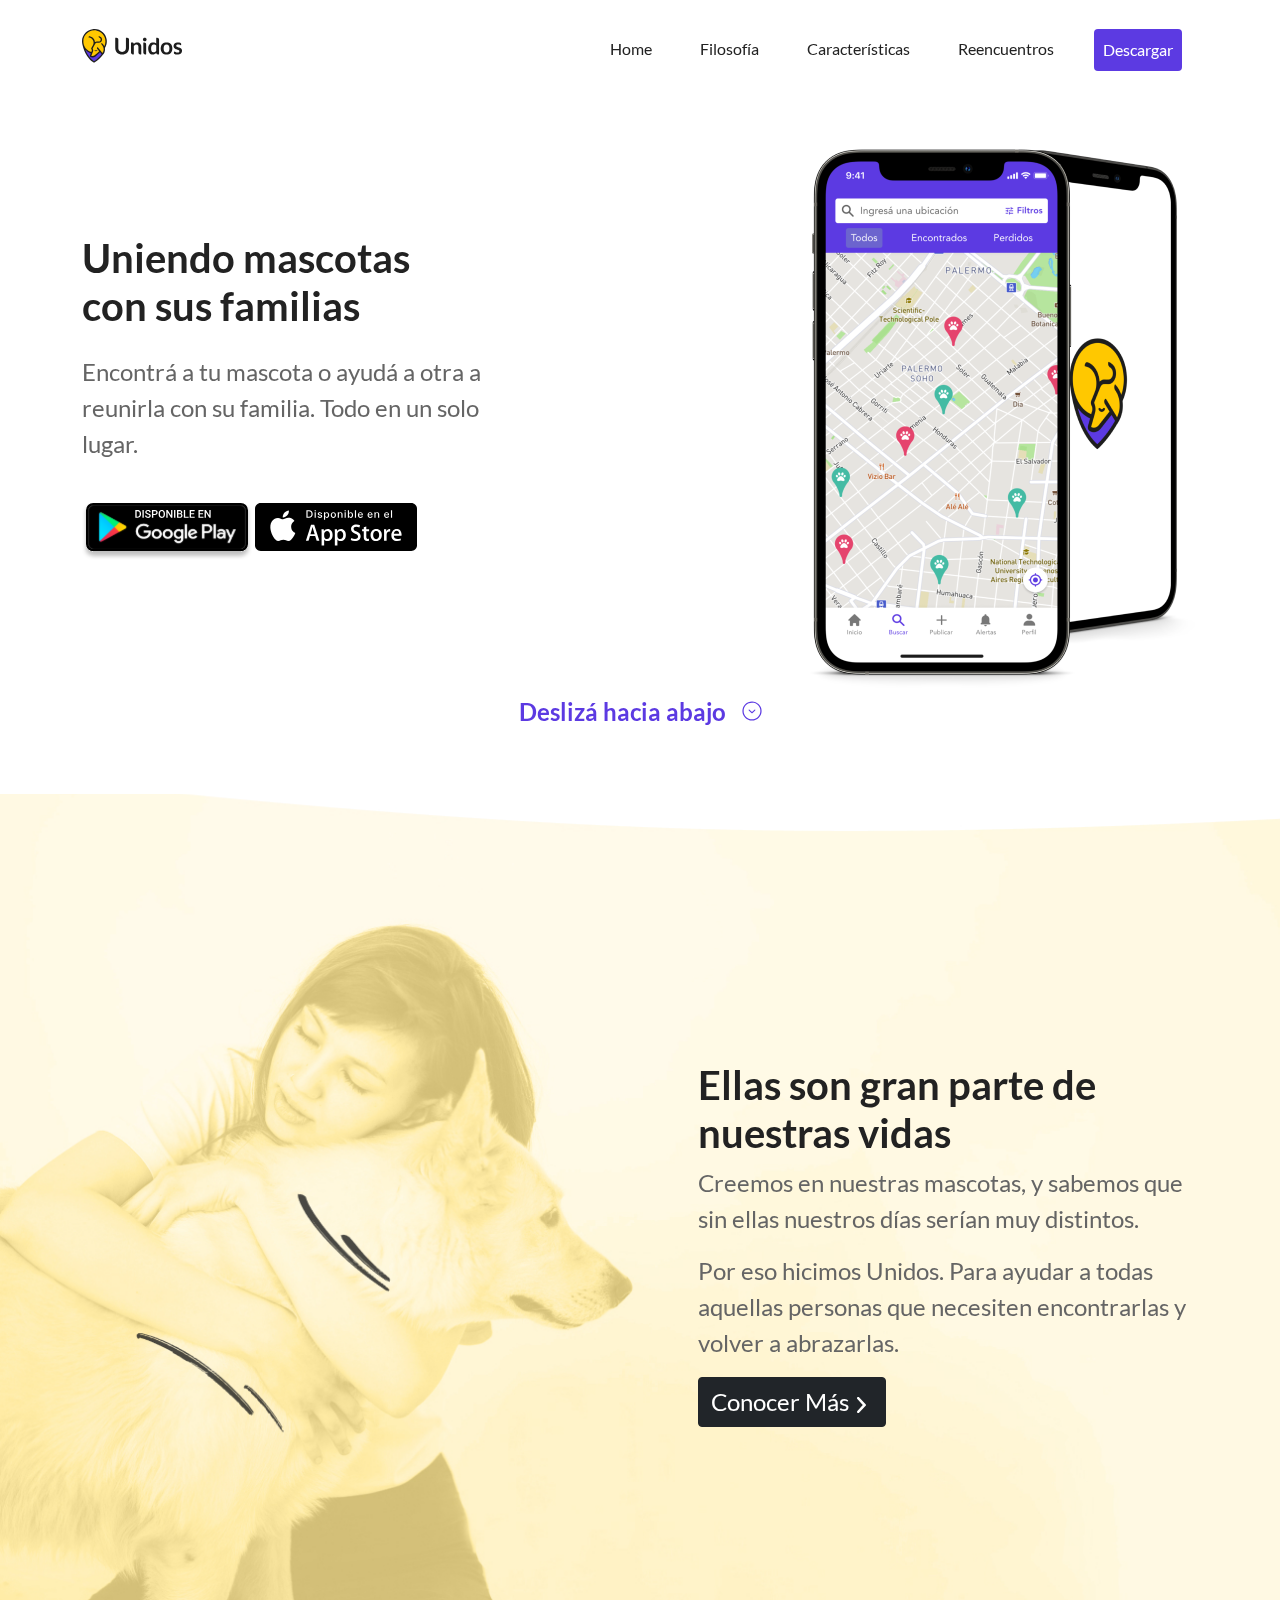
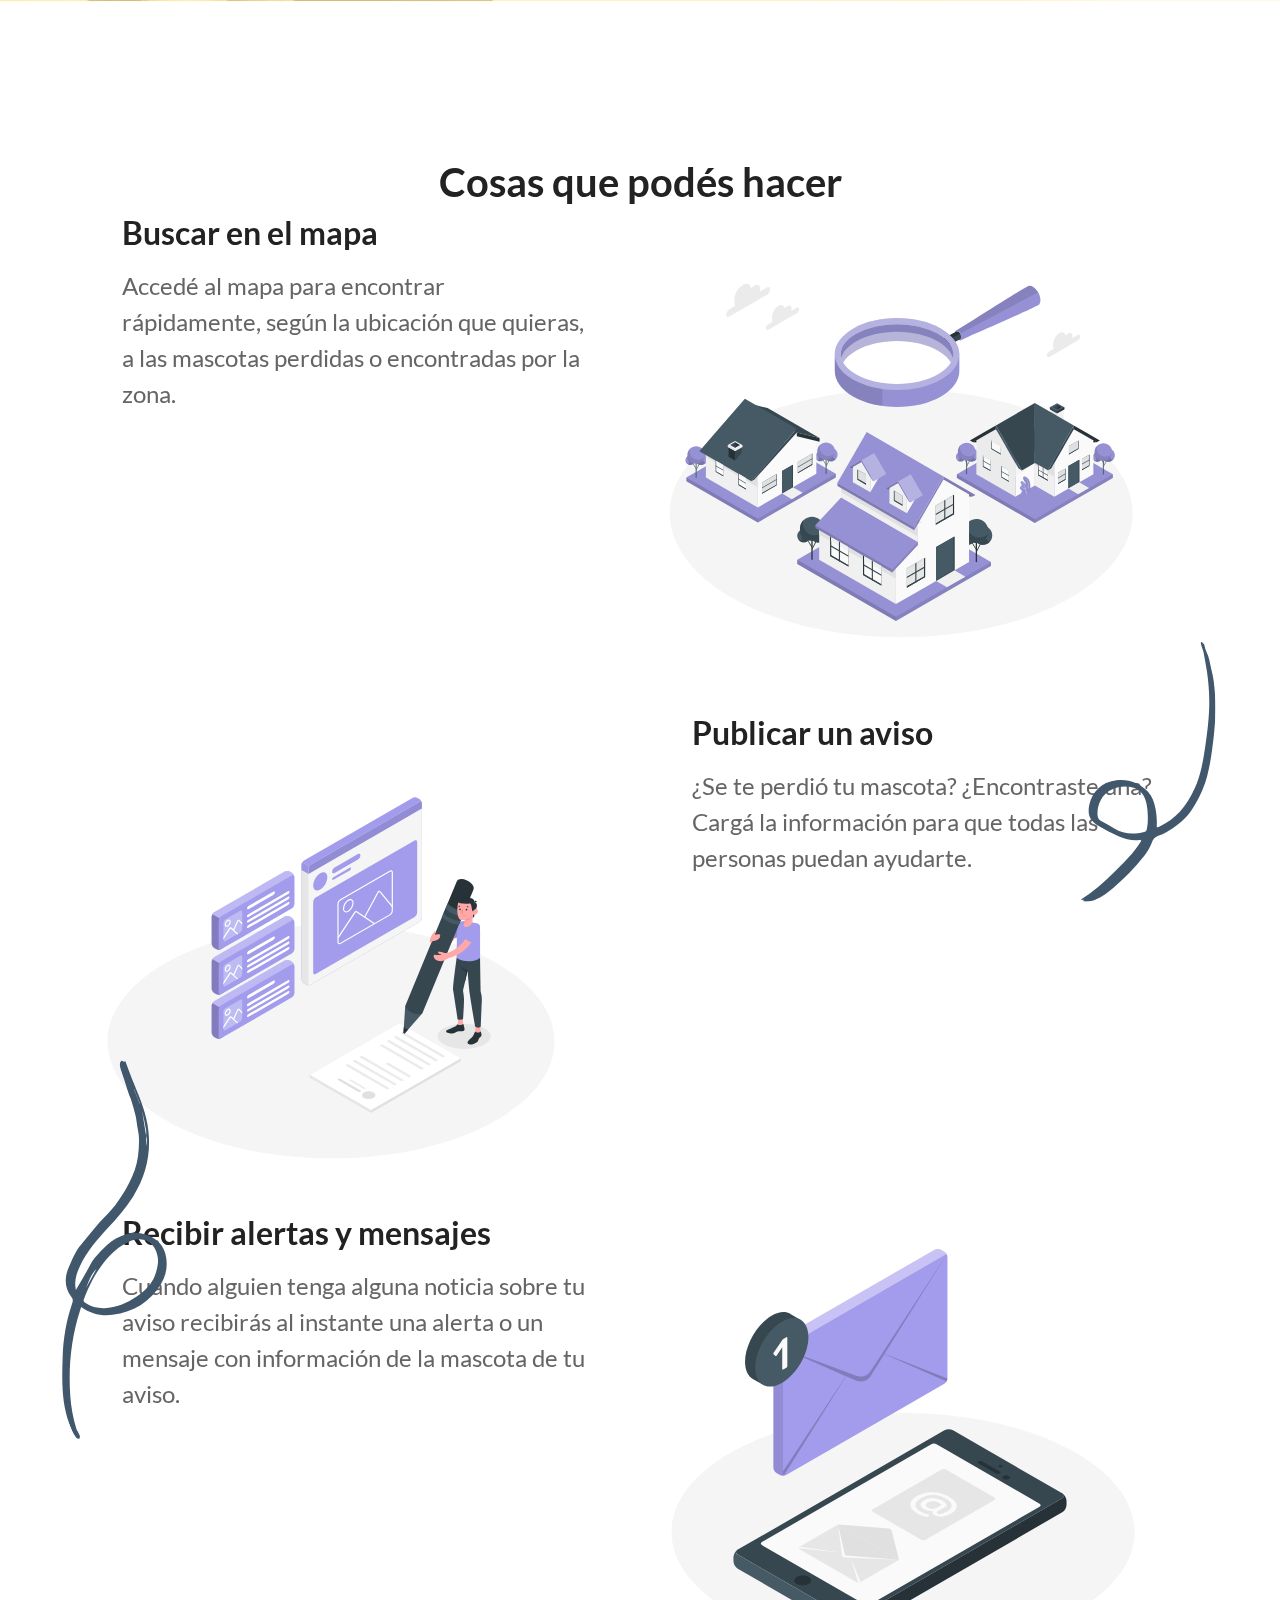
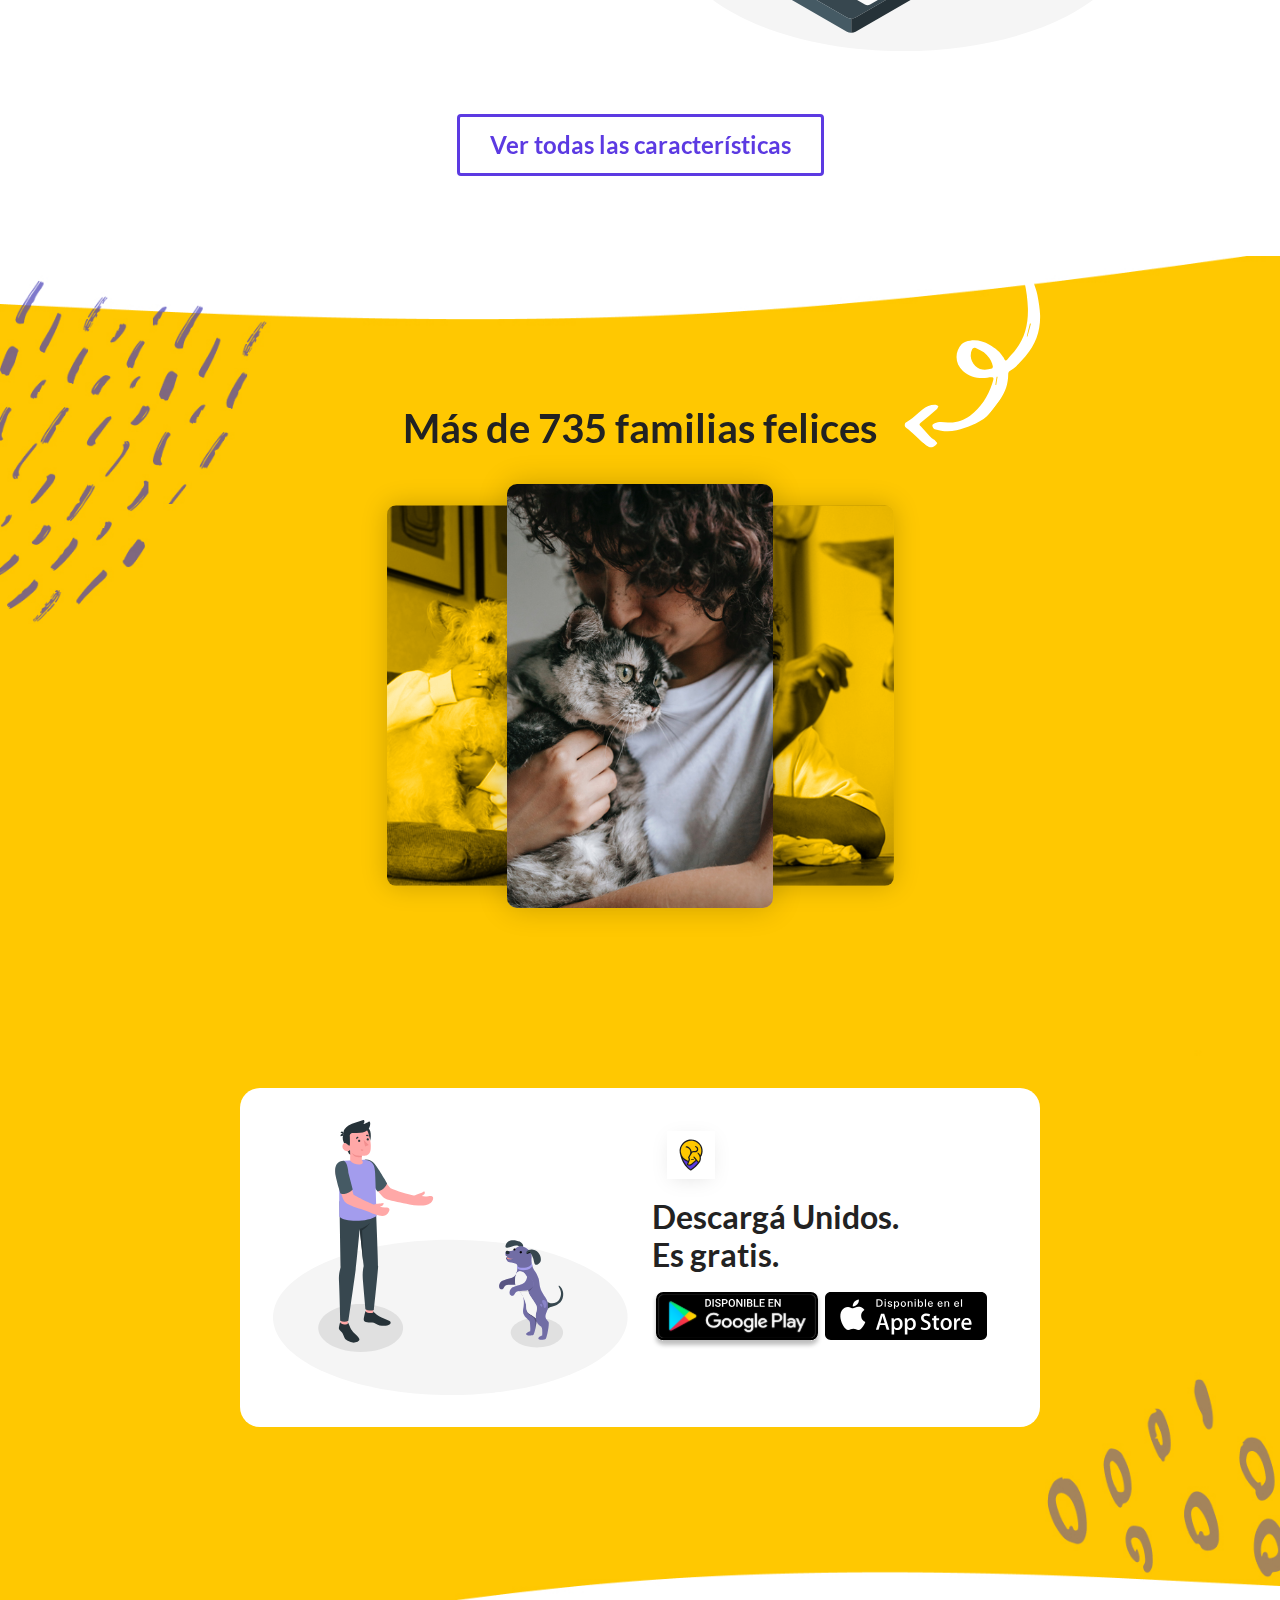
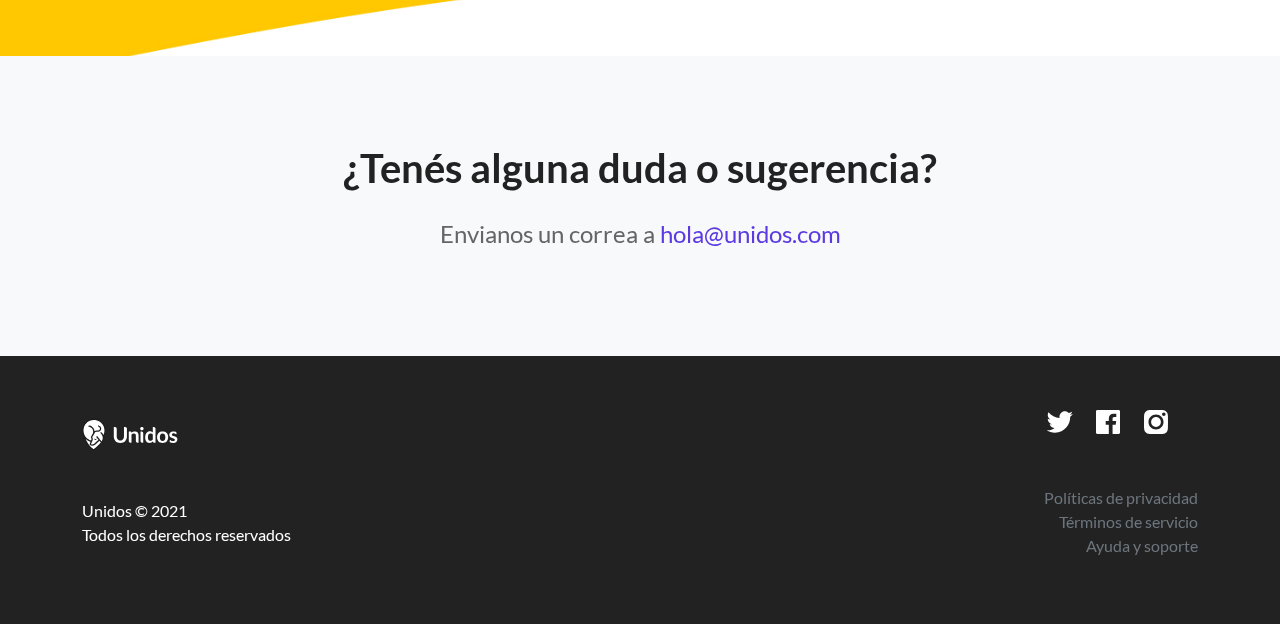
==== index.html @ 95088bb1 "Update mobile" ====
<!doctype html>
<html lang="es">
<head>
    <meta charset="UTF-8">
    <meta name="viewport" content="width=device-width, initial-scale=1.0">
    <meta http-equiv="X-UA-Compatible" content="ie=edge">
    <meta name="description" content="Unidos es una plataforma que agiliza el proceso de búsqueda de mascotas perdidas, permitiendo en base a un sistema de alertas geo localizadas, publicar alertas de mascotas perdidas y encontradas.">
    <meta name="keywords" content="unidos, perros, perritos, gatos, gatitos, mascota, mascotas, perdidos, encontrar mascota, mascota perdida, perro perdido, perro encontrado, gato perdido, gato encontrado"/>
    <meta name="subject" content="Mascotas perdidas">
    <meta name="copyright" content="Unidos">
    <meta name="language" content="ES">
    <meta name="robots" content="index,follow" />
    <meta name="revised" content="Sunday, July 18th, 2010, 5:15 pm" />
    <meta name="abstract" content="Encontrar mascotas perdidas">
    <meta name="author" content="Matias Bubello, matt.bubello@gmail.com">
    <meta name="designer" content="Lucas Campora">
    <meta name="reply-to" content="hola@unidos.com">
    <meta name="owner" content="Matías Bubello">
    <meta name="url" content="https://www.unidos.com">
    <meta name="identifier-URL" content="https://www.unidos.com">
    <meta name="directory" content="submission">
    <meta name="coverage" content="Worldwide">
    <meta name="distribution" content="Global">
    <meta name="rating" content="General">
    <meta name="revisit-after" content="7 days">

    <meta name="og:title" content="Unidos | Landing Page"/>
    <meta name="og:type" content="website"/>
    <meta name="og:url" content="https://www.unidos.com"/>
    <meta name="og:site_name" content="Unidos"/>
    <meta name="og:description" content="Unidos es una plataforma que agiliza el proceso de búsqueda de mascotas perdidas, permitiendo en base a un sistema de alertas geo localizadas, publicar alertas de mascotas perdidas y encontradas."/>

    <meta name="tweetmeme-title" content="Retweet Button Explained" />

    <link rel="apple-touch-icon" href="assets/fav.svg" />
    <link rel="apple-touch-icon" sizes="72x72" href="assets/fav.svg" />
    <link rel="apple-touch-icon" sizes="114x114" href="assets/fav.svg" />
    <link rel="apple-touch-startup-image" href="assets/fav.svg">

    <link rel="apple-touch-icon" type="image/png" href="assets/fav.svg" />

    <link rel="shortcut icon" type="image/ico" href="assets/fav.svg" />
    <link rel="fluid-icon" type="image/png" href="assets/fav.svg" />

    <title>Unidos | Landing Page</title>
    <link rel="stylesheet" href="css/bootstrap.min.css">
    <link rel="stylesheet" href="css/estilos.css">
</head>
<body>
<header class="py-3">
    <div class="container">
        <nav class="navbar navbar-expand-md">
            <h1 class="navbar-brand"><img class="img-fluid" src="assets/logo.svg" alt="Unidos"></h1>
            <div class="ms-auto">
                <button class="navbar-toggler" type="button" data-bs-toggle="collapse" data-bs-target="#navbarSupportedContent" aria-controls="navbarSupportedContent" aria-expanded="false" aria-label="Toggle navigation">
                    <span class="navbar-toggler-icon"></span>
                </button>
            </div>
            <div class="collapse navbar-collapse justify-content-md-end align-items-center" id="navbarSupportedContent">
                <ul class="navbar-nav">
                    <li class="nav-item"><a class="nav-link" href="#home">Home</a></li>
                    <li class="nav-item"><a class="nav-link" href="#filosofia">Filosofía</a></li>
                    <li class="nav-item"><a class="nav-link" href="#caracteristicas">Características</a></li>
                    <li class="nav-item"><a class="nav-link" href="#reencuentros">Reencuentros</a></li>
                    <li class="nav-item"><a class="nav-link btn btn-purple" href="#descargar">Descargar</a></li>
                </ul>
            </div>
        </nav>
    </div>
</header>
<main>
    <section id="home" class="container py-md-5">
        <div class="row">
            <div class="col-md-5 d-flex justify-content-center align-items-start flex-column">
                <h2 class="h1">Uniendo mascotas con sus familias</h2>
                <p class="my-3">Encontrá a tu mascota o ayudá a otra a reunirla con su familia. Todo en un solo lugar.</p>
                <div class="btn-descargas mt-3">
                    <a href="#">
                        <picture>
                            <img class="img-fluid" src="assets/disponible-playstore.svg" alt="Disponible en playstore, android">
                        </picture>
                    </a>
                    <a href="#">
                        <picture>
                            <img class="img-fluid" src="assets/disponible-appstore.svg" alt="Disponible en apple store, apple">
                        </picture>
                    </a>
                </div>
            </div>
            <div class="col-md-7 d-flex justify-content-md-end align-items-center">
                <div id="hover-phones">
                    <picture>
                        <img src="assets/desktop/iphone-1.png" alt="Mockup ubicaciones en tiempo real, celular">
                    </picture>
                    <picture>
                        <img src="assets/desktop/iphone-2.png" alt="Mockup logo, celular">
                    </picture>
                </div>
            </div>
        </div>
        <p class="text-center mt-5"><a href="#filosofia" class="text-purple fw-bold">Deslizá hacia abajo</a></p>
    </section>
    <section id="filosofia">
        <div class="container">
            <div id="filosofia-col">
                <h2 class="h1">Ellas son gran parte de nuestras vidas</h2>
                <p>Creemos en nuestras mascotas, y sabemos que sin ellas nuestros días serían muy distintos.</p>
                <p>Por eso hicimos Unidos. Para ayudar a todas aquellas personas que necesiten encontrarlas y volver a abrazarlas.</p>
                <a href="pdfs/conce-mas.pdf" target="_blank" rel="noopener" referrerpolicy="same-origin" role="button" class="btn btn-dark">Conocer Más</a>
            </div>
        </div>
    </section>
    <section id="caracteristicas" class="mt-3 mt-lg-5 py-3 position-relative">
        <div class="container">
            <h2 class="text-lg-center h1">Cosas que podés hacer</h2>
            <div class="carrusel">
                <div class="row">
                    <div class="col-lg-6 col-texto">
                        <h3 class="h2 mb-3">Buscar en el mapa</h3>
                        <p>Accedé al mapa para encontrar rápidamente, según la ubicación que quieras, a las mascotas perdidas o encontradas por la zona.</p>
                    </div>
                    <div class="col-lg-6 col-imagen">
                        <img src="assets/House-searching.svg" alt="Buscador de zonas">
                    </div>
                </div>
                <div id="deco1" class="position-absolute">
                    <img src="assets/frame-1.svg" alt="Continúa hacia abajo">
                </div>
                <div class="flex-md-row row flex-column-reverse">
                    <div class="col-lg-6 col-imagen">
                        <img src="assets/post.svg" alt="Crear post">
                    </div>
                    <div class="col-lg-6 col-texto">
                        <h3 class="h2 mb-3">Publicar un aviso</h3>
                        <p>¿Se te perdió tu mascota? ¿Encontraste una?<br> Cargá la información para que todas las personas puedan ayudarte.</p>
                    </div>
                </div>
                <div id="deco2" class="position-absolute">
                    <img src="assets/frame-2.svg" alt="Continúa hacia abajo">
                </div>
                <div class="row">
                    <div class="col-lg-6 col-texto">
                        <h3 class="h2 mb-3">Recibir alertas y mensajes</h3>
                        <p>Cuando alguien tenga alguna noticia sobre tu aviso recibirás al instante una alerta o un mensaje con información de la mascota de tu aviso.</p>
                    </div>
                    <div class="col-lg-6 col-imagen">
                        <img src="assets/notificacion.svg" alt="Alertas y notificaciones al celular">
                    </div>
                </div>
            </div>
            <p class="text-center"><a href="https://www.figma.com/proto/AQmyt6ki9SfZhDOQdhCDcC/Proyecto-Final?node-id=110%3A150&viewport=241%2C48%2C0.06&scaling=scale-down&starting-point-node-id=833%3A3694" target="_blank" rel="noopener" referrerpolicy="no-referrer" class="btn btn-overlay-purple">Ver todas las características</a></p>
        </div>
    </section>
    <section id="reencuentros" class="mt-lg-5 py-lg-5">
        <div class="container">
            <h2 class="text-center h1">Más de <span id="numero">735</span> familias felices</h2>
            <div class="slider-container">
                <div class="carta" style="background-image: url('assets/slider-imgs/foto1.jpg')">
                    <div class="carta-inner"></div>
                </div>
                <div class="carta" style="background-image: url('assets/slider-imgs/foto4.jpg')">
                    <div class="carta-inner"></div>
                </div>
                <div class="carta" style="background-image: url('assets/slider-imgs/foto3.jpg')">
                    <div class="carta-inner"></div>
                </div>
            </div>
        </div>
    </section>
    <div id="descargar">
        <div class="container p-3">
            <div class="descarga">
                <div class="row">
                    <div class="col-sm-6 text-md-end">
                        <img class="img-fluid" src="assets/pichichu.svg" alt="Encontrá a tu mascota con la aplicación">
                    </div>
                    <div class="col-sm-6">
                        <div>
                            <picture>
                                <img class="img-fluid" src="assets/fav.svg" alt="Logo de la aplicación">
                            </picture>
                        </div>
                        <h2>Descargá Unidos.<br>Es gratis.</h2>
                        <div class="btn-descargas">
                            <a href="#" role="button">
                                <picture>
                                    <img class="img-fluid" src="assets/disponible-playstore.svg" alt="Disponible en playstore, android">
                                </picture>
                            </a>
                            <a href="#" role="button">
                                <picture>
                                    <img class="img-fluid" src="assets/disponible-appstore.svg" alt="Disponible en apple store, appe">
                                </picture>
                            </a>
                        </div>
                    </div>
                </div>
            </div>
        </div>
    </div>
    <aside class="bg-light">
        <h2 class="text-center h1">¿Tenés alguna duda o sugerencia?</h2>
        <p class="text-center mt-3">Envianos un correa a <a href="mailto:hola@unidos.com" class="text-purple">hola@unidos.com</a></p>
    </aside>
</main>
<footer>
    <div class="container">
        <div>
            <picture>
                <img src="assets/logo-bw.svg" alt="logo en blanco y negro">
            </picture>
            <p class="mt-3 mt-lg-5">Unidos © 2021<br>Todos los derechos reservados</p>
        </div>
        <div>
            <ul id="rrss" class="d-flex flex-wrap gap-3 mb-3 mb-lg-5">
                <li><a href="#"><img src="assets/twitter.svg" alt="twitter"></a></li>
                <li><a href="#"><img src="assets/facebook.svg" alt="facebook"></a></li>
                <li><a href="#"><img src="assets/instagram.svg" alt="instagram"></a></li>
            </ul>
            <ul class="d-flex flex-column justify-content-md-end align-items-md-end">
                <li><a href="#" role="button" data-bs-toggle="modal" data-bs-target="#politicaPrivacidad" class="text-secondary">Políticas de privacidad</a></li>
                <li><a href="#" class="text-secondary">Términos de servicio</a></li>
                <li><a href="mailto:hola@unidos.com" class="text-secondary">Ayuda y soporte</a></li>
            </ul>
        </div>
    </div>
</footer>
<!-- Modal -->
<div class="modal fade" id="politicaPrivacidad" tabindex="-1" aria-labelledby="politicaPrivacidadLabel" aria-hidden="true">
    <div class="modal-dialog">
        <div class="modal-content">
            <div class="modal-header">
                <h2 class="modal-title" id="politicaPrivacidadLabel">Políticas de Privacidad</h2>
                <button type="button" class="btn-close" data-bs-dismiss="modal" aria-label="Close"></button>
            </div>
            <div class="modal-body">
                <h3 class="h5">Política de privacidad</h3>
                <ol>
                    <li>Acerca del sitio:</li>
                    <li>
                        <ol>
                            <li>La presente Política de Privacidad (en adelante la “Política de Privacidad”) se aplica a la utilización de los datos personales del Usuario, conforme se describe a continuación, del Sitio Web aquí publicado (en adelante, el “Sitio”), provista por UNIDOS (en adelante, “UNIDOS”), cuya función principal consiste en ofrecer al Usuario información relacionada a las capacitaciones que UNIDOS provee. En caso de ser necesario, UNIDOS podrá complementar esta Política de Privacidad con información y/o términos y condiciones específicos con relación al Servicio.</li>
                            <li>El mero acceso al Sitio atribuye la condición de usuario de UNIDOS (en adelante el “Usuario” o los “Usuarios”) y expresa la aceptación plena y sin reservas de todas y cada una de las cláusulas de la Política de Privacidad en la versión publicada por UNIDOS en el momento mismo en que el Usuario acceda al Sitio o utilice su Servicio. En consecuencia, la Política de Privacidad constituirá un acuerdo válido y obligatorio entre el Usuario y UNIDOS con relación a la privacidad. Asimismo, la utilización del Servicio expresa la aceptación plena y sin reservas del Usuario de los Términos y Condiciones de Utilización del Servicio (en adelante, los “Términos y Condiciones”) publicados por UNIDOS, que se complementan con la Política de Privacidad.</li>
                            <li>El objeto de la Política de Privacidad es poner en conocimiento de los titulares de los Datos Personales, conforme se define a continuación, respecto de los cuales se está recabando información, los tratamientos específicos de sus datos, las finalidades de los tratamientos, los datos de contacto para ejercer los derechos que le asisten, los plazos de conservación de la información y las medidas de seguridad entre otras cosas.</li>
                            <li>Las disposiciones de la Política de Privacidad se aplicarán a todos los Usuarios de UNIDOS, hayan estos ingresado sus Datos Personales o no.</li>
                        </ol>
                    </li>
                </ol>
                <p>ANTES DE NAVEGAR Y/O UTILIZAR EL SITIO Y/O EL SERVICIO, POR FAVOR LEA ATENTAMENTE LA PRESENTE POLÍTICA DE PRIVACIDAD. SI EL USUARIO NO ESTÁ DE ACUERDO CON ESTA POLÍTICA DE PRIVACIDAD, DEBE ABSTENERSE DE UTILIZAR EL SITIO Y/O EL SERVICIO.</p>
                <ol>
                    <li>Detallamos a continuación toda la información que UNIDOS recolecta:</li>
                    <li>
                        <ol>
                            <li>Información facilitada por el Usuario: (I) nombre y apellido; (II) teléfono de contacto, (III) email (en adelante, en su conjunto como los “Datos Personales”).</li>
                            <li>Información procedente de otras fuentes: Es posible que UNIDOS reciba información del Usuario de otras fuentes tales como fuentes públicas, terceros (por ejemplo, agencias de informes del consumidor)</li>
                            <li>Información proveniente de cookies, tags y/o cualquier otro método de detección de información automatizada provisto por las herramientas que ofrecen en el Sitio: La información que recopile UNIDOS podrá incluir el comportamiento de navegación, dirección IP, logs, y otros tipos de información. Sin embargo, UNIDOS no recolectará información personal identificable de manera directa de ningún Usuario usando cookies o tags o cualquier otro método de detección de información automatizada provisto por las herramientas que ofrece el Sitio.</li>
                        </ol>
                    </li>
                </ol>
                <ol>
                    <li>FINALIDAD DE TRATAMIENTO DE LOS DATOS PERSONALES:</li>
                    <li>
                        <ol>
                            <li>UNIDOS trata la información personal del Usuario para las siguientes finalidades:</li>
                            <li>
                                <ol>
                                    <li>Autorizar y administrar su acceso al Sitio, verificar su identidad, autenticar sus visitas y proporcionarle el Servicio;</li>
                                    <li>Gestionar, analizar, desarrollar, personalizar y mejorar el Sitio y el Servicio;</li>
                                    <li>Proveer el Servicio y sus mejoras a los Usuarios;</li>
                                    <li>Análisis a efectos de poder brindar a los Usuarios el Servicio, y mejorar el método de pago;</li>
                                    <li>Enviar a sus Usuarios, notificaciones, noticias y novedades de su interés, además de aquellas que revistan el carácter de notificaciones de índole institucional o legal;</li>
                                    <li>Analizar las conductas y comportamientos de los Usuarios en carácter de tales en su Sitio, a los efectos de intentar mejorar su Servicio e intentar proveerlos de mejores soluciones a sus necesidades;</li>
                                    <li>Enviar información y boletines de noticias sobre la actualidad de UNIDOS, su Servicios y eventos vía WhatsApp, teléfono, correo postal, correo electrónico, incluso cuando nuestra relación haya terminado salvo que la persona interesada manifieste lo contrario;</li>
                                    <li>Facilitar el cumplimiento de obligaciones legales en caso de ser solicitadas por tribunales, u organismos estatales nacionales o internacionales que así lo requieran y lo soliciten en la forma correspondiente.</li>
                                    <li>Obtener el diagnóstico de los eventuales problemas de conexión que puedan llegar a existir entre el Sitio de UNIDOS y los Usuarios, mejorando la calidad de los Servicios.</li>
                                </ol>
                            </li>
                        </ol>
                    </li>
                </ol>
                <ol>
                    <li>USO DE LA INFORMACIÓN DE LOS USUARIOS RECOLECTADA:</li>
                    <li>
                        <ol>
                            <li>UNIDOS utilizará y almacenará la información provista por los Usuarios y la recolectada por UNIDOS con el fin de proveer el Servicio y sus mejoras a los Usuarios, intentando ajustarse a sus necesidades, por el plazo máximo que establezca la legislación aplicable.</li>
                            <li>UNIDOS conservará y utilizará los Datos Personales otorgados por el Usuario durante el período en que este último utilice el Sitio y/o utilice el Servicio con la finalidad de prestar el mejor Servicio. Una vez finalizada la relación entre las Partes, por el motivo que fuere, UNIDOS se reserva el derecho de conservar la información hasta finalizar la finalidad de su tratamiento. Posteriormente, al plazo mencionado, UNIDOS procederá a la destrucción de los Datos Personales.</li>
                            <li>UNIDOS, podrá enviar a sus Usuarios, notificaciones, noticias y novedades de su interés, además de aquellas que revistan el carácter de notificaciones de índole institucional o legal a los fines de ofrecer sus Servicios, ello, siempre y cuando sea aceptado por el Usuario y aquel no haya ejercido su derecho de opt-out.</li>
                        </ol>
                    </li>
                </ol>
            </div>
            <div class="modal-footer">
                <button type="button" class="btn btn-secondary" data-bs-dismiss="modal">Cerrar</button>
            </div>
        </div>
    </div>
</div>
<script type="text/javascript" src="js/bootstrap.bundle.js"></script>
<script type="text/javascript" src="js/slider.js"></script>
<script type="text/javascript" src="js/menu.js"></script>
</body>
</html>
---- css/estilos.css ----
@import url("fonts/stylesheet.css");

* {
    margin: 0;
    padding: 0;
    box-sizing: border-box;
    scroll-behavior: smooth;
    font-family: 'Lato', sans-serif;
}

h1,
h2,
h3,
h4,
h5,
h6 {
    color: #222222;
    font-weight: bold !important;
}

p {
    color: #656565;
}

ul {
    list-style: none;
}

a {
   text-decoration: none;
}

.nav-link {
    color: #222222;
    transition: color 0.3s ease-in-out;
}

.nav-item:hover .nav-link {
    color: #5C3AE2;
}

img {
    max-width: 100%;
    height: auto;
}

.text-purple {
    color: #5C3AE2;
}

.text-purple:hover {
    color: #5C3AE2;
}

header{
    position: relative;
    transition: background-color 0.3s ease-in-out;
}

header#scroll{
    position: fixed;
    width: 100%;
    background-color: #FFC800;
    z-index: 6;
}

footer {
    background-color: #222222;
}

footer p,
footer a,
footer li {
    color: white;
}

.btn-purple {
    background-color: #5C3AE2;
    color: white !important;
}

.btn-purple:hover{
    color: white;
    box-shadow: inset 0 0 10px rgba(0,0,0,0.2);
}

.btn-descargas > picture:last-of-type > img {
    box-shadow: 0 5px 5px rgba(0,0,0,0.2);
}

#home [href="#filosofia"]::after {
    content: url("../assets/abajo-circulo.svg");
    display: inline-flex;
    margin-left: 1rem;
    animation: upNdown 1s infinite ease-in-out;
}

.btn-descargas a img{
    transition: 0.3s ease-in-out;
}

.btn-descargas a:hover img{
    transform: scale(1.05);
}

#filosofia-col .btn::after{
    content: url("../assets/arrow-right-white.svg");
    display: inline-flex;
    transform: translate(0,5px);
    transition: all 0.3s ease-in-out;
}

#filosofia-col .btn:hover::after{
    transform: translate(5px,5px);
}

#deco1,
#deco2 {
    display: none;
}

.btn-overlay-purple {
    border: 3px solid #5C3AE2;
    color: #5C3AE2;
    font-weight: bold;
    padding: 10px 30px;
    font-size: 1.5rem;
    background-color: white;
    transition: background-color 0.3s ease-in-out;
}

.btn-overlay-purple:hover {
    color: white;
    background-color: #5C3AE2;
}

#reencuentros {
    background-color: #FFC800;
}

.slider-container {
    max-width: 800px;
    margin: auto;
    display: flex;
    justify-content: center;
    margin-top: 2em;
    position: relative;
}

.carta {
    border-radius: 10px;
    box-shadow: 0 0 30px rgba(0, 0, 0, 0.2);
    position: absolute;
    width: 33.33%;
    transition: all 400ms ease;
    background-size: cover;
    background-position: center;
    cursor: pointer;
}

.carta:hover:not(.active).left {
    transform: translateX(-50%) rotate(-10deg) scale(0.9);
}

.carta:hover:not(.active).right {
    transform: translateX(50%) rotate(10deg) scale(0.9);
}

.carta.left {
    transform: translateX(-50%) scale(0.9);
    mix-blend-mode: luminosity;
}

.carta.right {
    transform: translateX(50%) scale(0.9);
    mix-blend-mode: luminosity;
}

.carta.active {
    z-index: 5;
    position: relative;
}

.carta-inner {
    position: relative;
    padding-bottom: 158.8235294118%;
}

ol {
    list-style-type: none;
    counter-reset: item;
    margin: 0;
    padding: 0;
}

ol > li {
    display: table;
    counter-increment: item;
    margin-bottom: 0.6em;
}

ol > li:before {
    content: counters(item, ".") ". ";
    display: table-cell;
    padding-right: 0.6em;
}

li ol > li {
    margin: 0;
}

li ol > li:before {
    content: counters(item, ".") " ";
}

@media screen and (min-width: 992px){
    .nav-item {
        margin: 0 1rem;
    }

    #home p,
    #caracteristicas p,
    #filosofia-col .btn,
    #filosofia-col p,
    aside p {
        font-size: 1.5rem;
    }

    #home h2.h1 {
        max-width: 400px;
    }

    .btn-descargas > a:first-of-type > picture img {
        padding-top: 9px;
    }

    .col-md-7  {
        position: relative;
    }

    #home .col-md-7 picture:first-of-type {
        position: absolute;
        right: 20%;
        z-index: 2;
    }

    #hover-phones picture img {
        transition: all 0.3s ease-in-out;
        position: relative;
    }

    #hover-phones picture:first-of-type img {
        z-index: 1;
    }

    #hover-phones:hover picture:first-of-type img {
        transform: rotate(-5deg);
        z-index: 2;
    }

    #hover-phones:hover picture:last-of-type img {
        transform: rotate(5deg);
        z-index: 1;
    }

    #filosofia {
        background-image: url("../assets/desktop/fondo-filosofia-desktop.jpg");
        background-repeat: no-repeat;
        background-size: cover;
        background-position-y: -10vh;
        display: flex;
        justify-content: right;
        align-items: center;
        min-height: 900px;
    }

    #filosofia-col {
        margin-left: auto;
        max-width: 500px;
    }

    #caracteristicas .row .col-md-6{
        display: flex;
        flex-direction: column;
        justify-content: center;
    }

    #caracteristicas p,
    #caracteristicas h3{
        padding: 0 40px;
    }

    #deco1,
    #deco2 {
        display: block;
    }

    #deco1 {
        top: 30%;
        right: 5vw;
    }

    #deco2 {
        bottom: 22%;
        left: 0;
    }

    footer{
        padding: 50px 0;
    }

    footer .container{
        display: flex;
        justify-content: space-between;
        align-items: center;
    }

    #reencuentros{
        min-height: 800px;
        display: flex;
        justify-content: center;
        align-items: center;
        position: relative;
        background-size: cover;
        background-image: url("../assets/desktop/background-reencuentros.jpg");
        background-repeat: no-repeat;
        background-position-y: 5%;
        background-position-x: center;
    }

    #reencuentros h2{
        position: relative;
    }

    #reencuentros h2::after{
        content: url("../assets/flecha-vuelta.svg");
        position: absolute;
        top: -170px;
    }

    #descargar{
        background-size: cover;
        background-image: url("../assets/desktop/background-reencuentros.jpg");
        background-repeat: no-repeat;
        background-position-y: 95%;
        background-position-x: left;
        background-color: #FAFAFA;
        min-height: 600px;
    }

    .descarga{
        background: #fff;
        border-radius: 20px;
        padding: 2em;
        max-width: 800px;
        margin: auto;
        transform: translateY(1em);
    }

    aside {
        min-height: 300px;
        display: flex;
        justify-content: center;
        align-items: center;
        flex-direction: column;
    }
}

@media screen and (max-width: 992px) {
    .navbar-toggler,
    .navbar-toggler:focus {
        border: 3px solid #222222;
        margin-right: 1rem;
        box-shadow: none;
    }

    #hover-phones picture img {
        position: relative;
    }

    #hover-phones picture:first-of-type img {
        z-index: 1;
    }

    #home .col-md-7 picture:first-of-type {
        position: absolute;
        right: 5%;
        z-index: 2;
    }

    #home .col-md-7 {
        margin-top: 2.5rem;
        width: 100%;
    }

    .btn-descargas {
        display: flex;
        justify-content: flex-start;
        align-items: flex-start;
    }

    .btn-descargas a:last-of-type img {
        box-shadow: 0 4px 5px rgba(0,0,0,0.25);
    }

    .hover-phones {
        width: 100%;
    }

    .navbar-toggler-icon {
        display: flex;
        background-image: url("../assets/bars-solid.svg");
    }

    #filosofia-col .btn {
        width: 100%;
        display: flex;
        justify-content: center;
        align-items: center;
    }

    #filosofia-col .btn::after {
        transform: translate(0, 4px);
    }

    #caracteristicas h2.h1 {
        margin-bottom: 2rem;
    }

    #reencuentros {
        padding: 4rem 0;
        margin: 3rem auto;
        overflow-y: hidden;
        position: relative;
    }

    #reencuentros::before,
    #reencuentros::after {
        content: '';
        width: 100%;
        height: 80px;
        background-color: white;
        border: 1px solid white;
        border-radius: 50%;
        left: 0;
        right: 0;
        margin: 0 auto;
        display: block;
        position: absolute;
    }

    #reencuentros::before {
        top: -40px;
    }

    #reencuentros::after {
        bottom: -40px;
    }

    .descarga{
        background: #fff;
        border-radius: 20px;
        padding: 2em;
        max-width: 800px;
        margin: auto;
        transform: translateY(1em);
        box-shadow: 0 5px 10px rgba(0,0,0,0.2);
    }

    aside {
        min-height: 300px;
        display: flex;
        justify-content: center;
        align-items: center;
        flex-direction: column;
    }

    #container .container {
        overflow-x: hidden;
    }

    .carrusel {
        display: flex;
        flex-wrap: nowrap;
        overflow-x: scroll;
        column-gap: 40px;
        padding: 2rem 1rem;
        position: relative;
    }

    .carrusel .row {
        min-width: 560px;
        border-radius: 5px;
        box-shadow: 0 5px 10px rgba(0,0,0,0.2);
        padding: 10px;
        flex-direction: column-reverse;
    }

    .carrusel .row .col-lg-6 {
        display: flex;
        flex-direction: column;
        justify-content: center;
        align-items: flex-start;
    }

    .carrusel .col-texto {
        padding: 1rem 10px;
    }

    footer {
        padding: 2rem 0;
    }

    footer ul {
        padding: 0;
    }

    footer .container div:last-of-type {
        display: flex;
        justify-content: space-between;
        align-items: center;
    }
}

@media screen and (max-width: 768px) {
    .carrusel .row {
        min-width: 300px;
        flex-direction: column-reverse !important;
        justify-content: flex-start;
    }

    .carrusel > div:first-of-type {
        justify-content: flex-end;
    }

    .carrusel .flex-md-row.row.flex-column-reverse > div:first-of-type,
    .carrusel .row > div:last-of-type {
        min-height: 285px;
    }

    .carrusel .flex-md-row.row.flex-column-reverse > div:last-of-type {
        min-height: inherit;
    }

    .flex-md-row.row.flex-column-reverse {
        flex-direction: column !important;
    }

    .carrusel .col-texto {
        padding: 0 10px;
    }
}

@media screen and (max-width: 576px){
    #descargar {
        display: flex;
        justify-content: center;
        align-items: center;
    }

    .descarga .row > div:first-of-type {
        display: none;
    }
    .descarga .col-sm-6 {
        display: flex;
        flex-direction: column;
        justify-content: center;
        align-items: center;
    }

    .descarga .col-sm-6 h2 {
        text-align: center;
        margin: 1rem auto;
    }

    .descarga .btn-descargas {
        margin-top: 1rem;
    }

    footer .container {
        display: flex;
        flex-direction: column;
    }

    footer .container div {
        display: flex;
        flex-direction: column;
        align-items: center;
        margin: 1rem auto;
    }

    footer p,
    footer li {
        text-align: center;
    }
}

@keyframes upNdown {
    0% {
       transform: translateY(-2px);
    }

    50% {
        transform: translateY(5px);
    }

    100% {
        transform: translateY(-2px);
    }
}
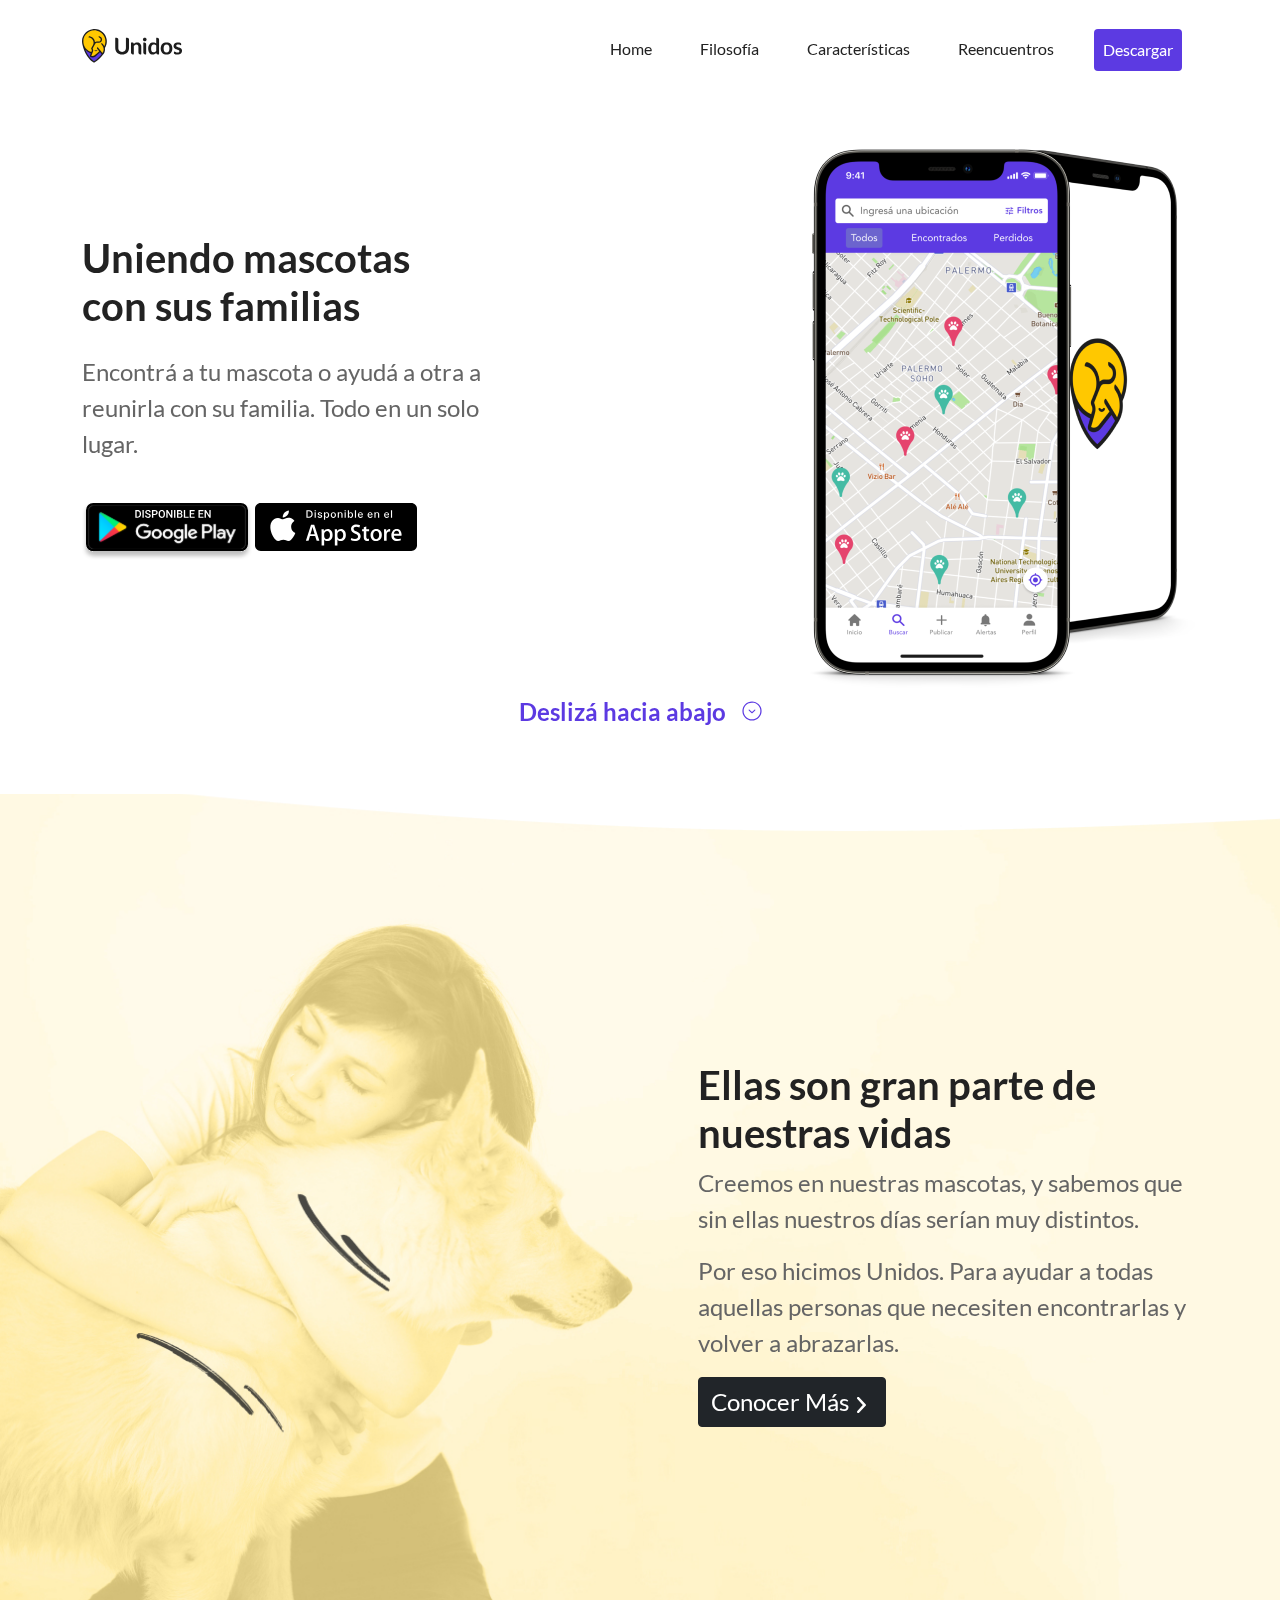
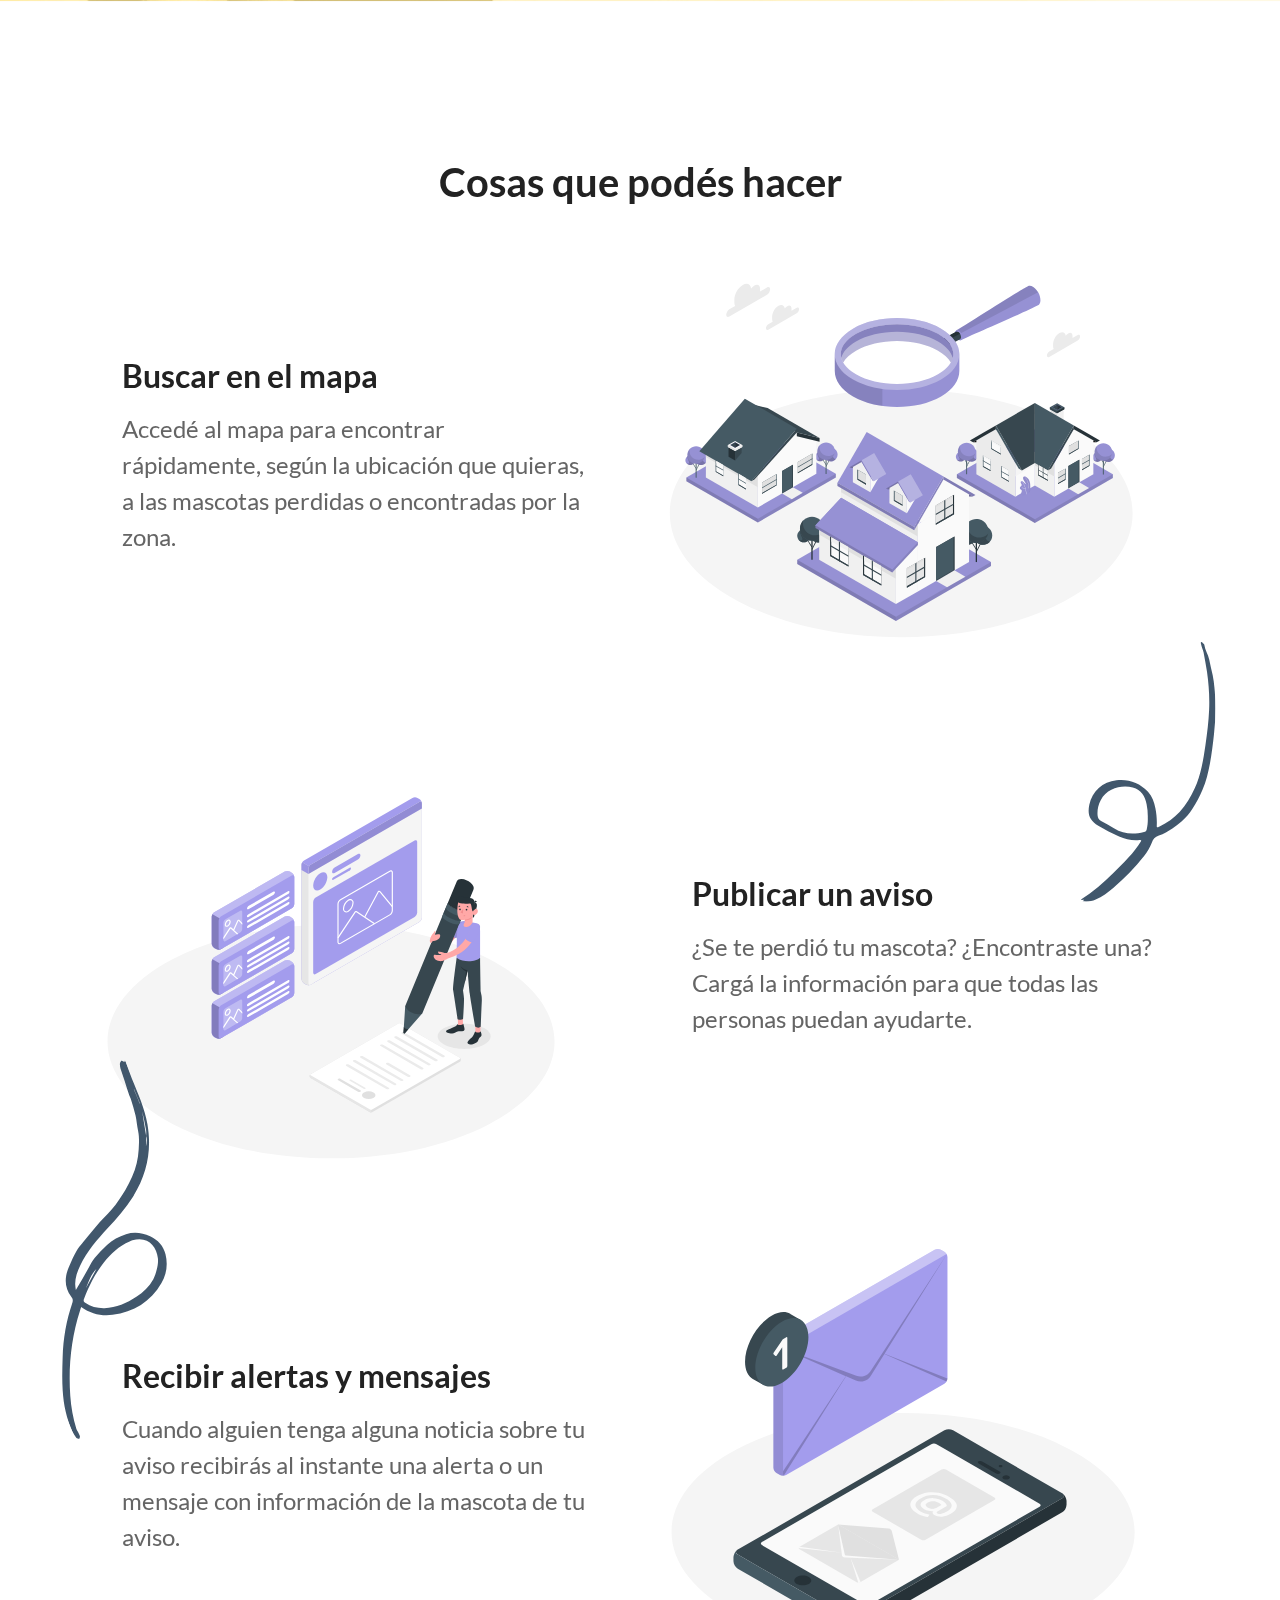
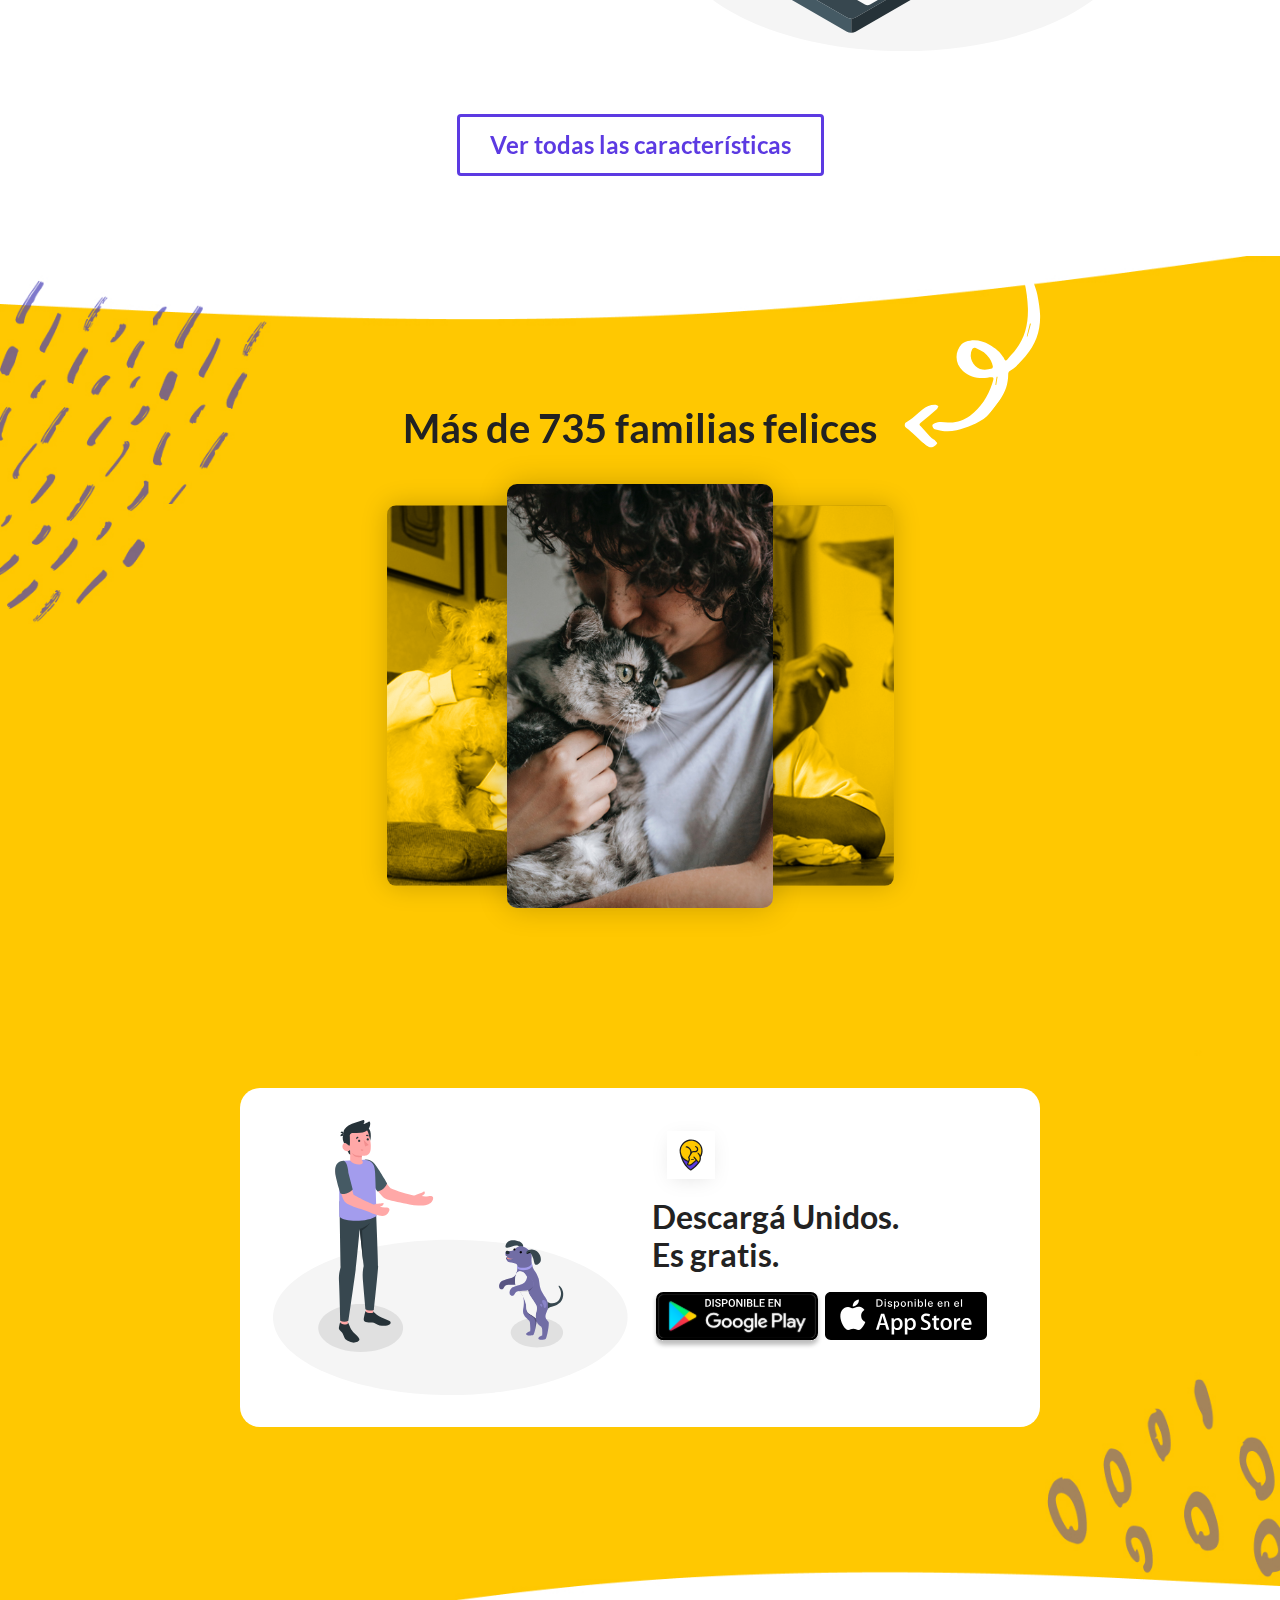
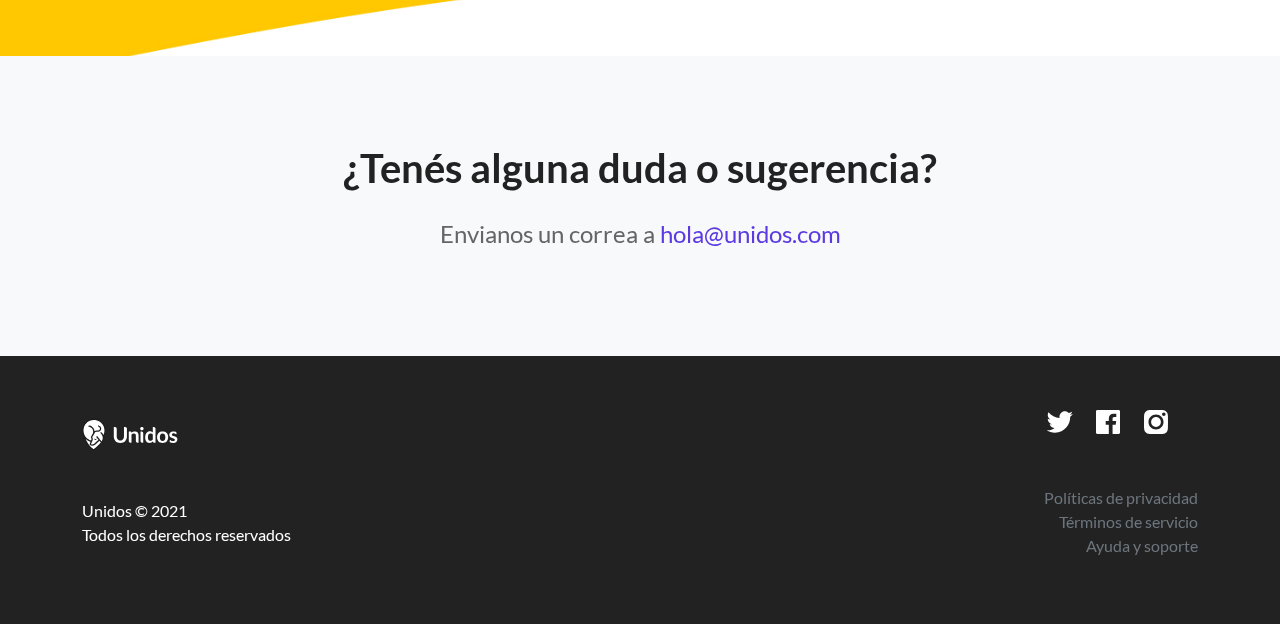
==== commit 741427e8: "Update de contador" ====
--- a/index.html
+++ b/index.html
@@ -298,5 +298,6 @@
 <script type="text/javascript" src="js/bootstrap.bundle.js"></script>
 <script type="text/javascript" src="js/slider.js"></script>
 <script type="text/javascript" src="js/menu.js"></script>
+<script type="text/javascript" src="js/contador.js"></script>
 </body>
 </html>--- a/css/estilos.css
+++ b/css/estilos.css
@@ -363,6 +363,10 @@
         justify-content: center;
         align-items: center;
         flex-direction: column;
+    }
+
+    .carrusel .row {
+        align-items: center;
     }
 }
 
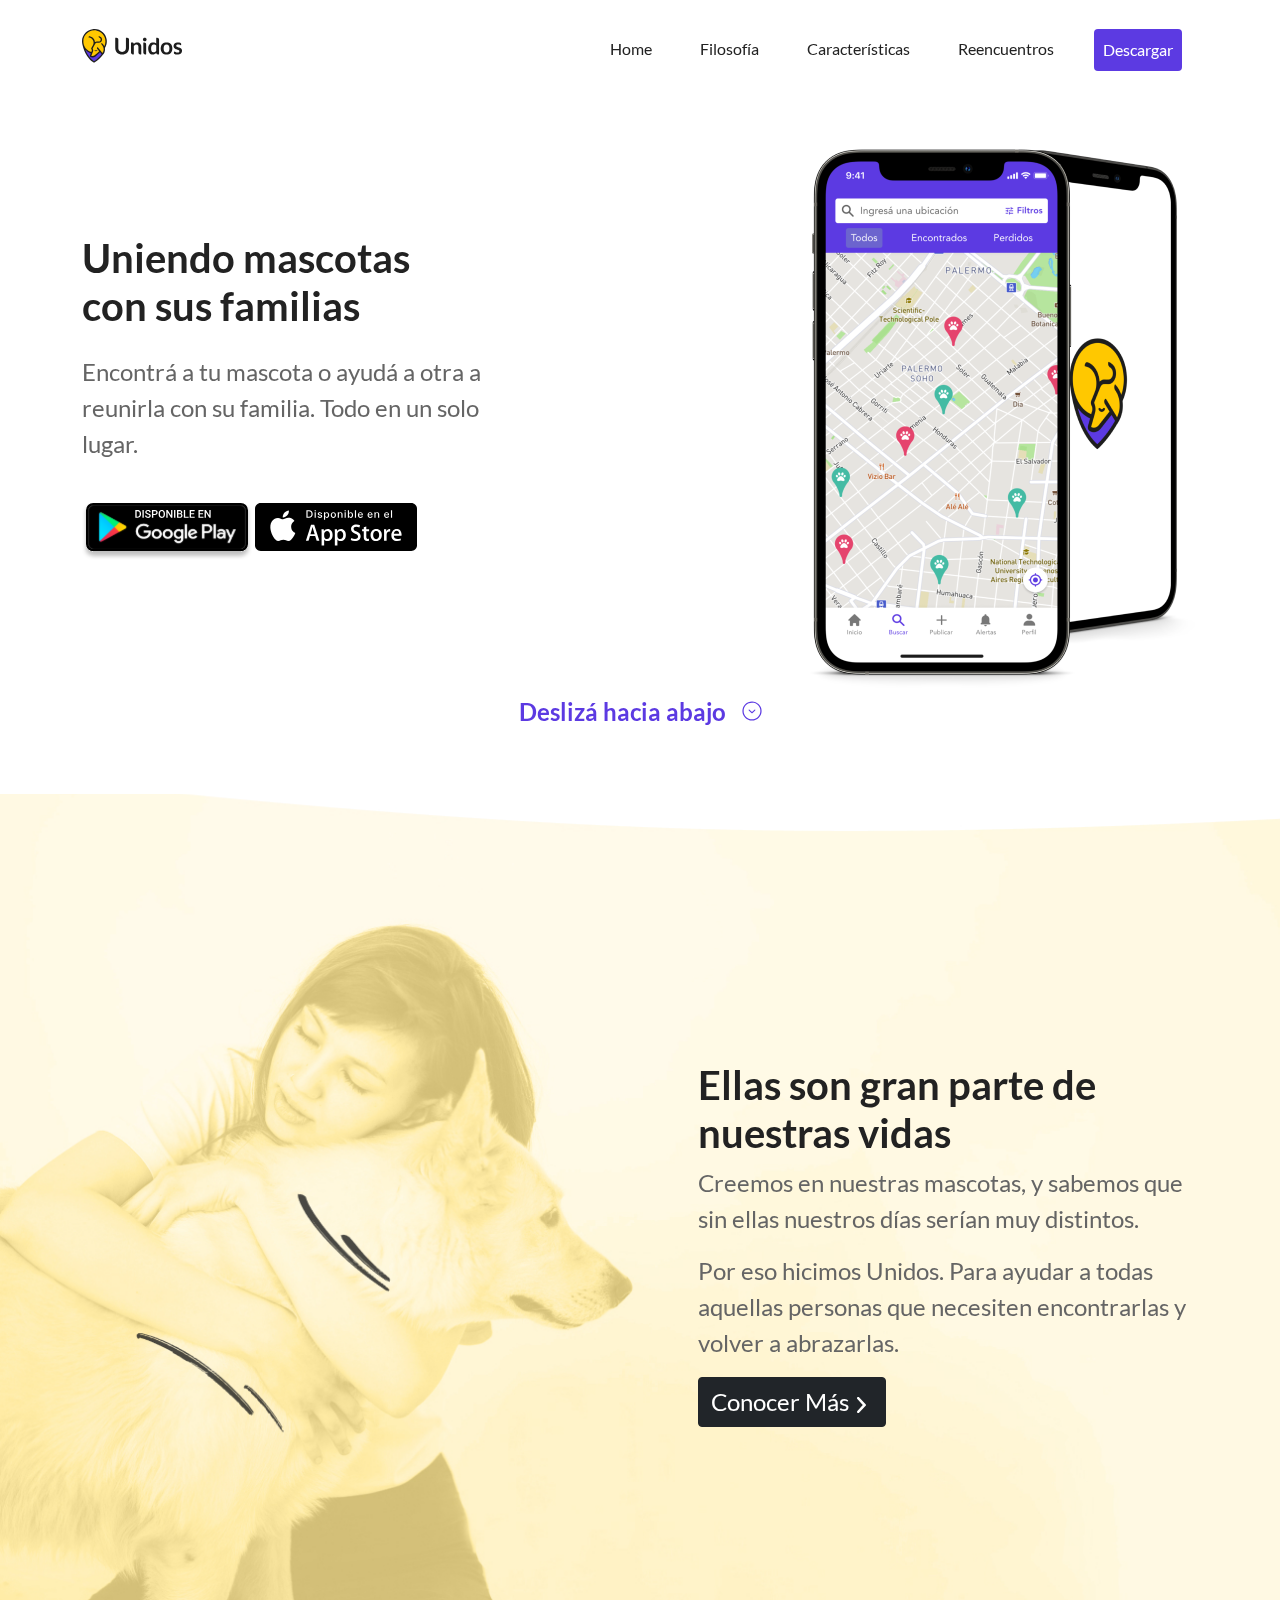
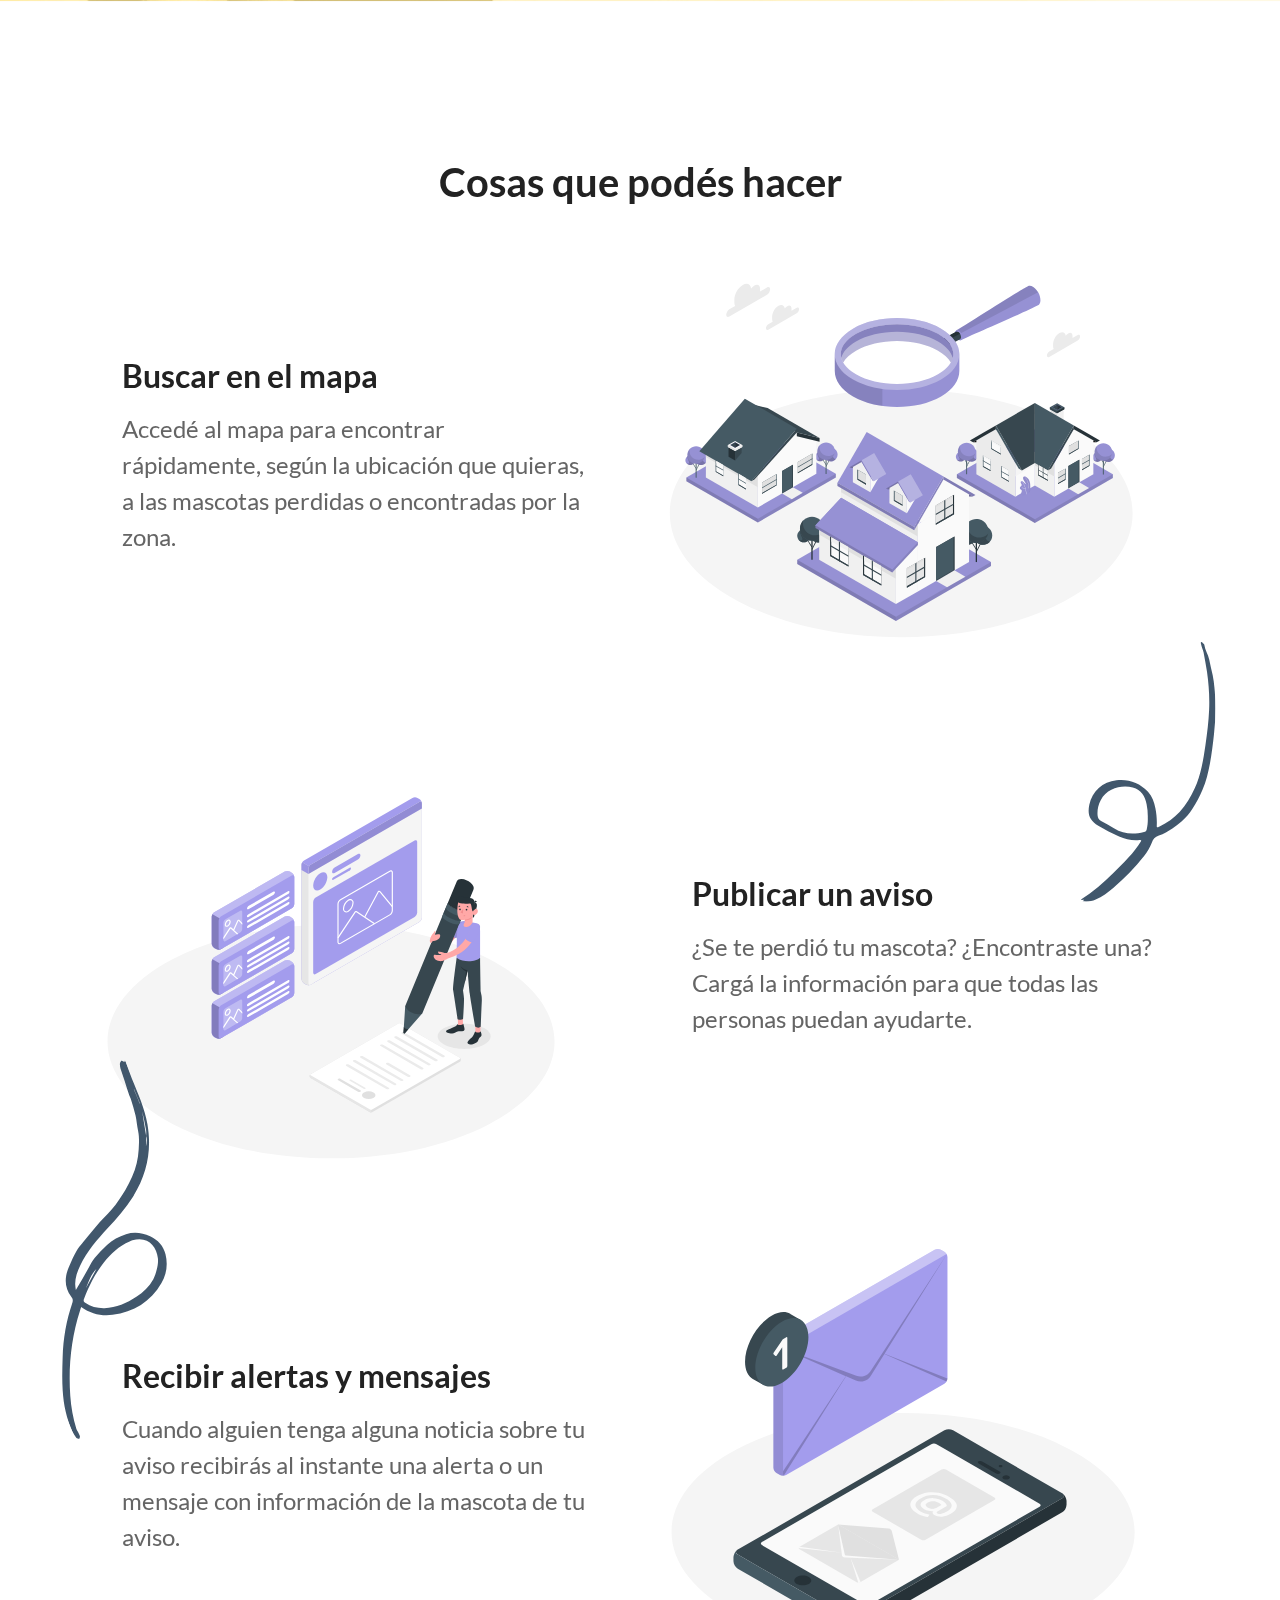
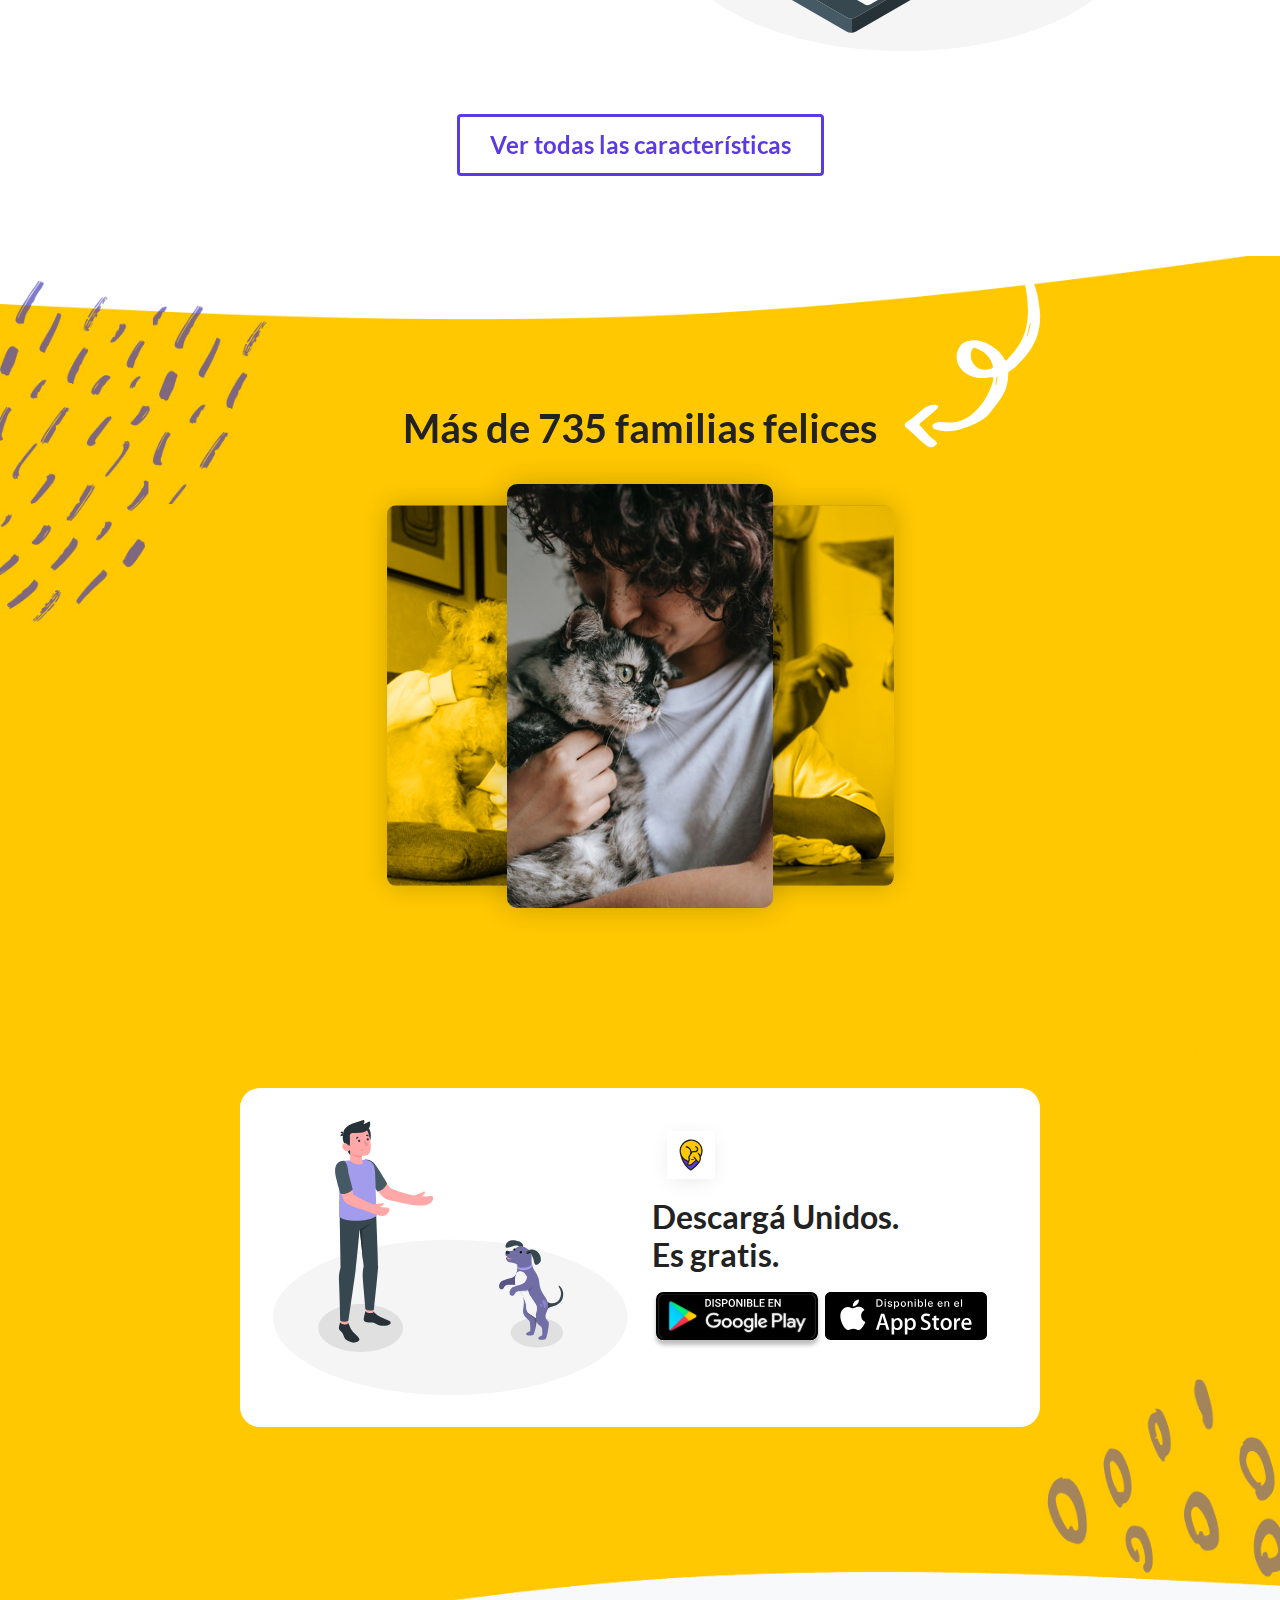
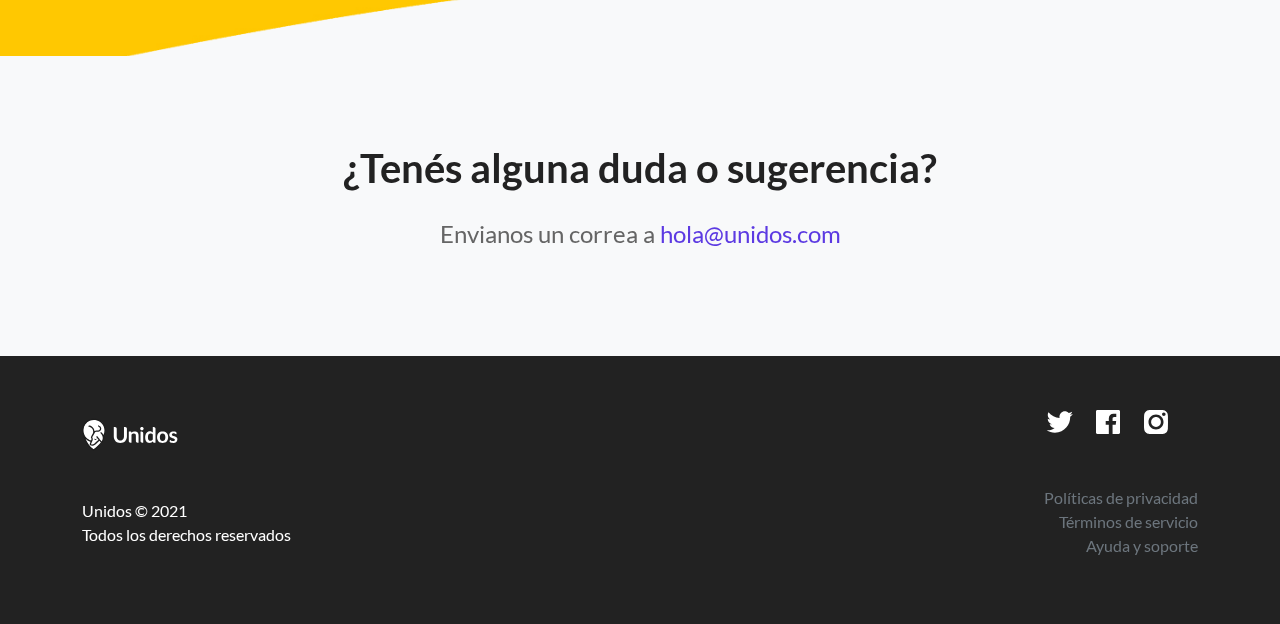
==== commit 46a793a4: "optimización" ====
--- a/index.html
+++ b/index.html
@@ -299,5 +299,6 @@
 <script type="text/javascript" src="js/slider.js"></script>
 <script type="text/javascript" src="js/menu.js"></script>
 <script type="text/javascript" src="js/contador.js"></script>
+<script src="js/scroll.js"></script>
 </body>
 </html>--- a/css/estilos.css
+++ b/css/estilos.css
@@ -75,7 +75,7 @@
 }
 
 .btn-purple {
-    background-color: #5C3AE2;
+    background-color: #5C3AE2 !important;
     color: white !important;
 }
 
@@ -322,7 +322,7 @@
         align-items: center;
         position: relative;
         background-size: cover;
-        background-image: url("../assets/desktop/background-reencuentros.jpg");
+        background-image: url("../assets/desktop/background-reencuentros.png");
         background-repeat: no-repeat;
         background-position-y: 5%;
         background-position-x: center;
@@ -340,11 +340,11 @@
 
     #descargar{
         background-size: cover;
-        background-image: url("../assets/desktop/background-reencuentros.jpg");
+        background-image: url("../assets/desktop/background-reencuentros.png");
         background-repeat: no-repeat;
         background-position-y: 95%;
         background-position-x: left;
-        background-color: #FAFAFA;
+        background-color: #F8F9FA;
         min-height: 600px;
     }
 
@@ -490,6 +490,11 @@
         column-gap: 40px;
         padding: 2rem 1rem;
         position: relative;
+        cursor: grab;
+    }
+
+    .carrusel.active {
+        cursor: grabbing;
     }
 
     .carrusel .row {
@@ -597,6 +602,22 @@
     footer li {
         text-align: center;
     }
+
+    .navbar-nav {
+        margin-top: 1rem;
+    }
+
+    .nav-item {
+        padding: 10px;
+    }
+
+    .nav-item .nav-link {
+        padding-left: 1rem;
+        background-color: rgba(255,255,255,0.9);
+        border-radius: 5px;
+        text-transform: uppercase;
+        text-align: center;
+    }
 }
 
 @keyframes upNdown {
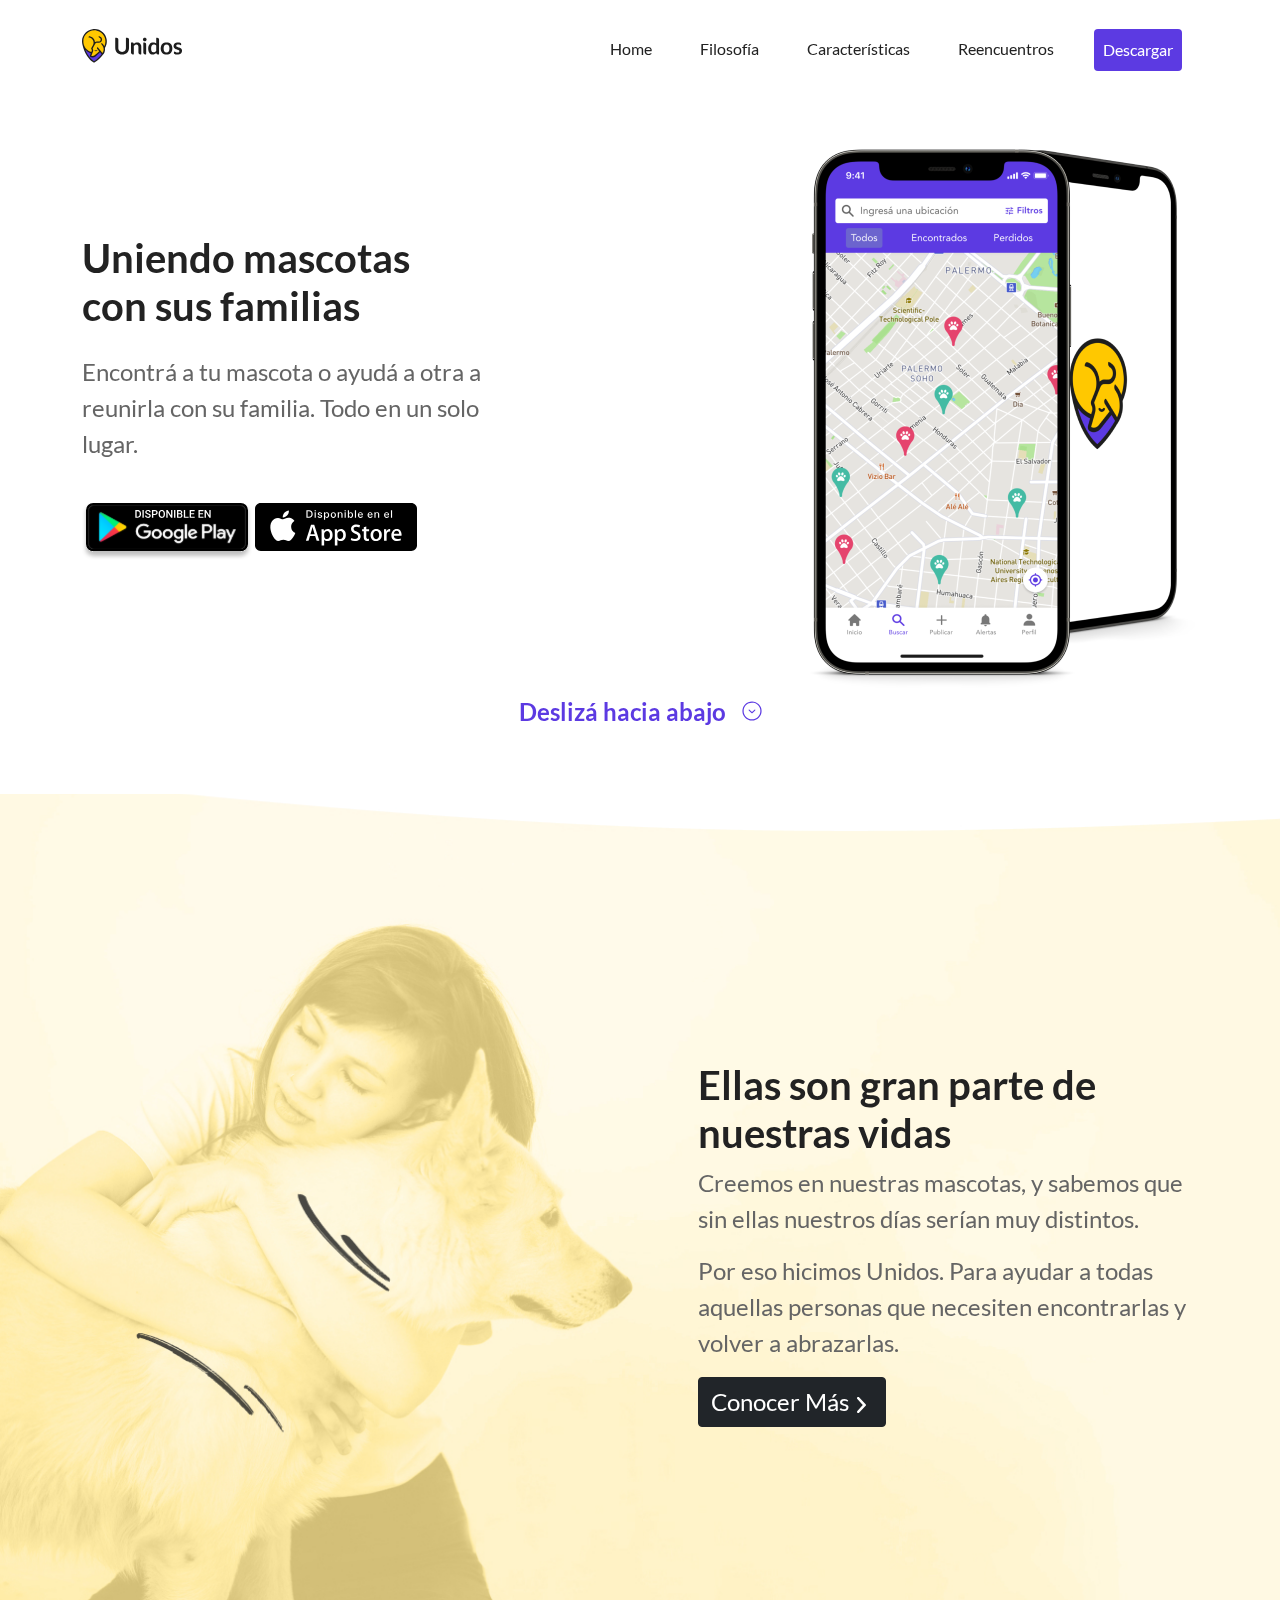
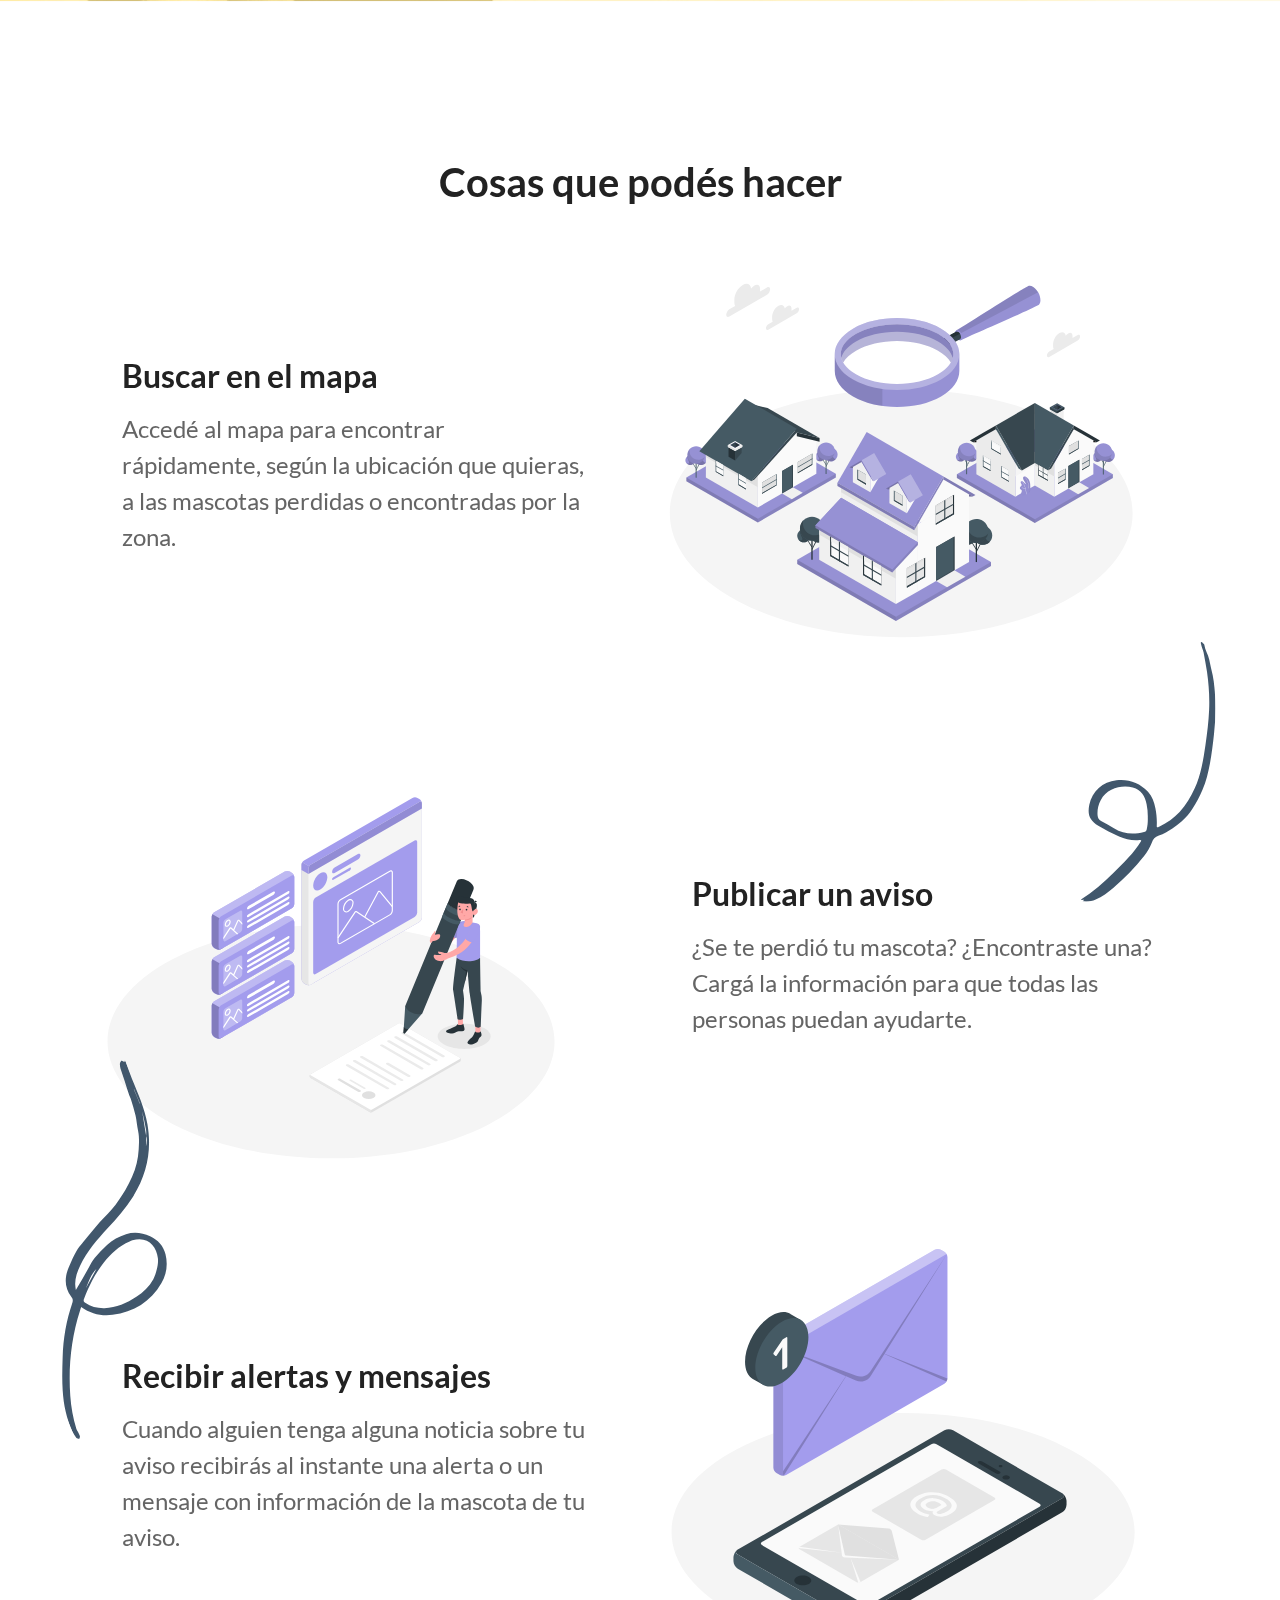
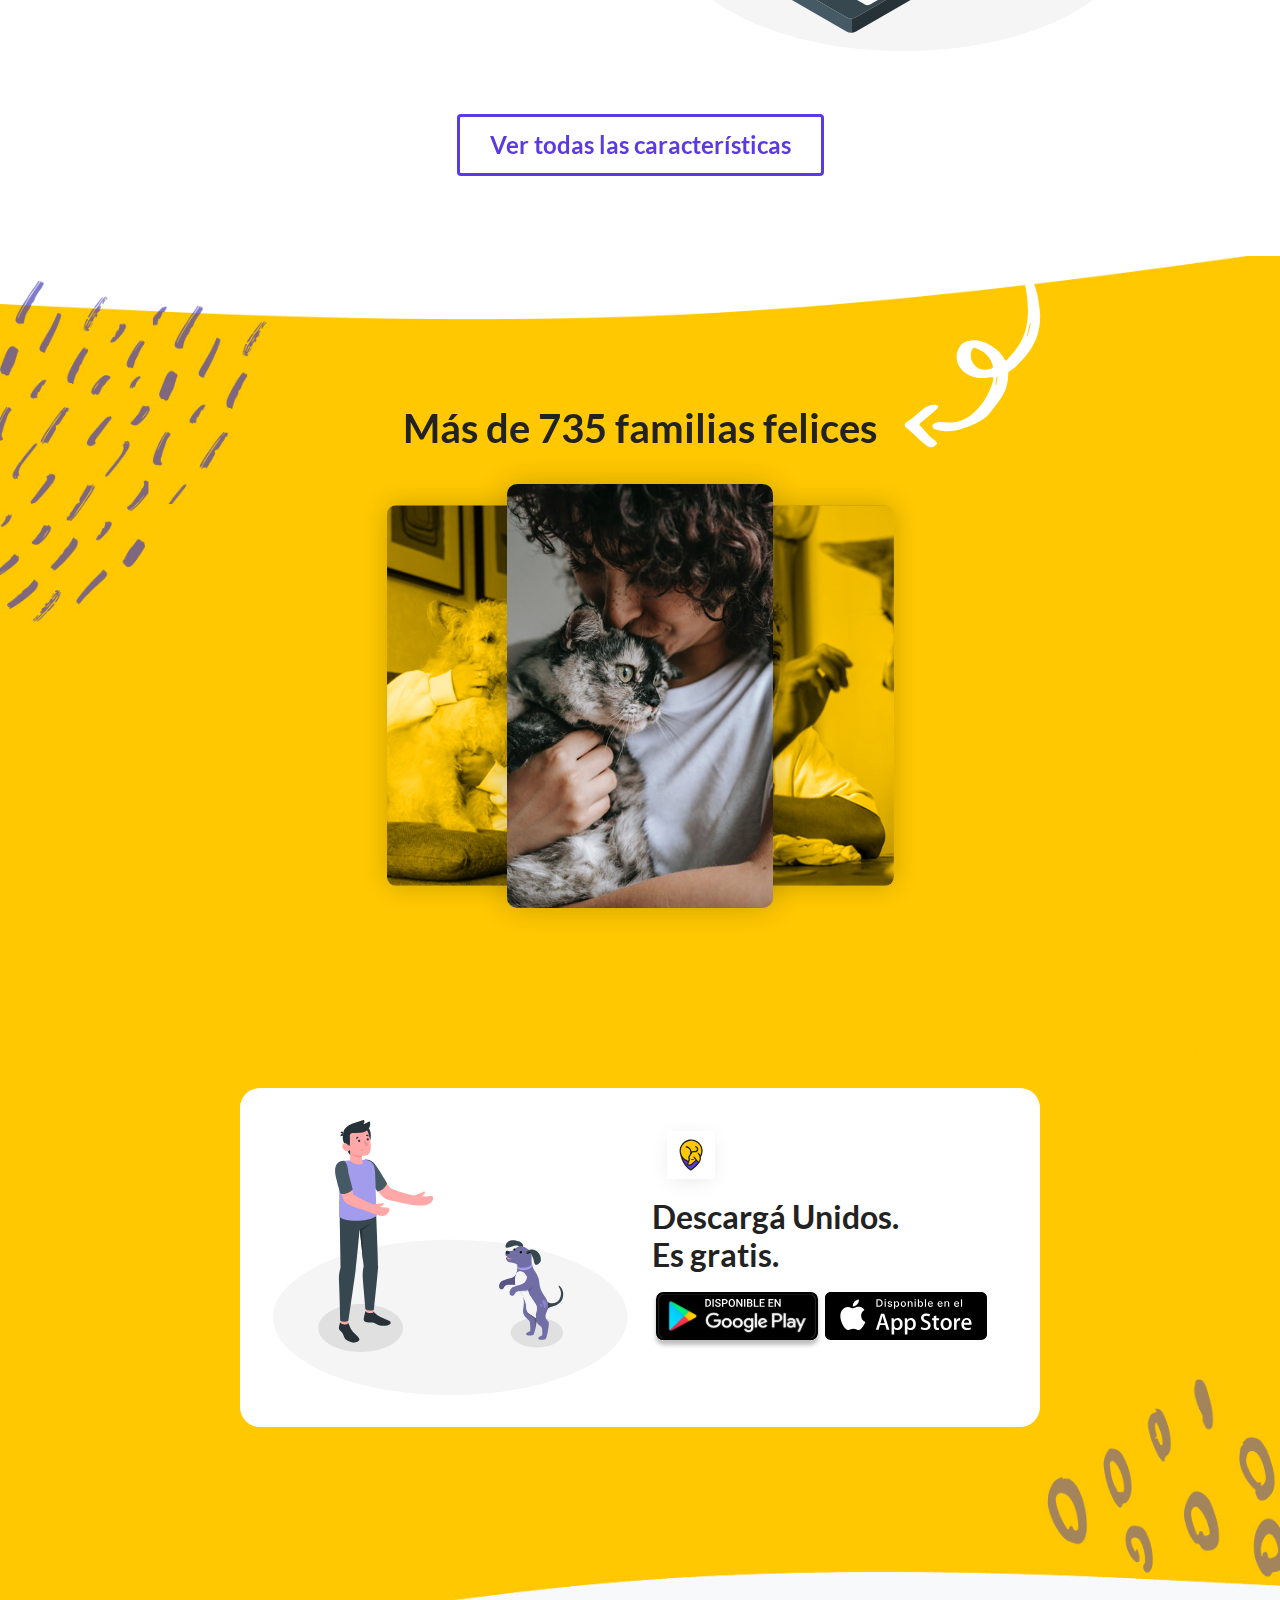
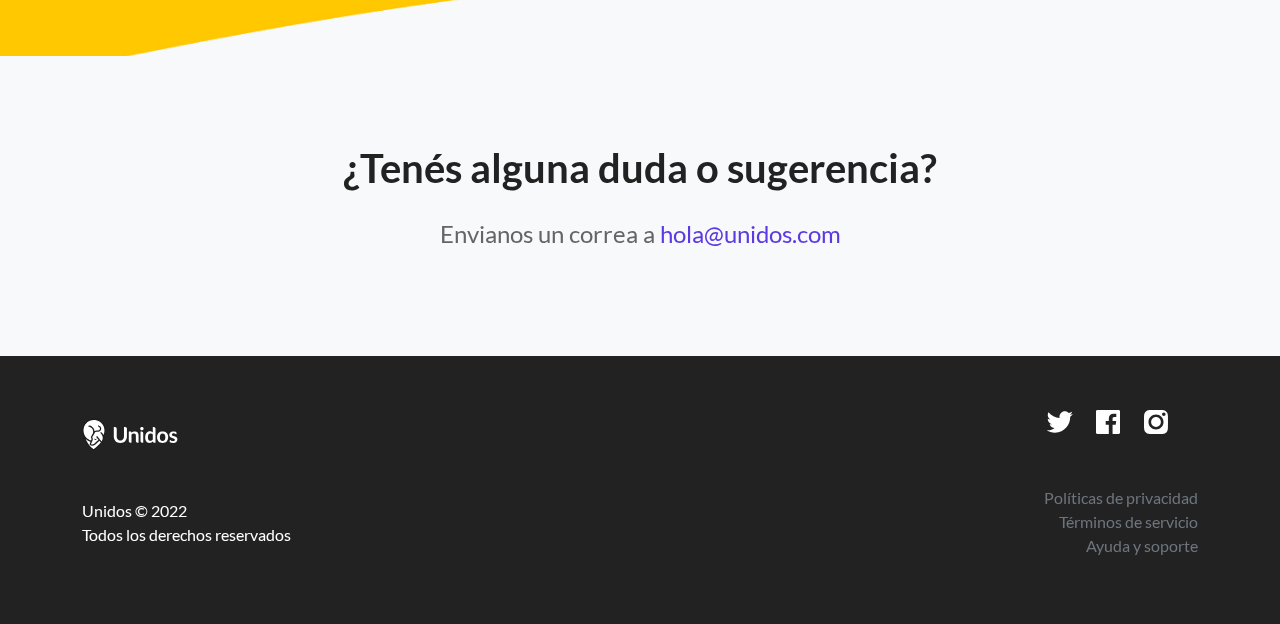
==== commit 711d95f0: "2021 a 2022" ====
--- a/index.html
+++ b/index.html
@@ -75,27 +75,28 @@
                 <h2 class="h1">Uniendo mascotas con sus familias</h2>
                 <p class="my-3">Encontrá a tu mascota o ayudá a otra a reunirla con su familia. Todo en un solo lugar.</p>
                 <div class="btn-descargas mt-3">
-                    <a href="#">
+                    <a href="proximamente.html">
                         <picture>
                             <img class="img-fluid" src="assets/disponible-playstore.svg" alt="Disponible en playstore, android">
                         </picture>
                     </a>
-                    <a href="#">
+                    <a href="proximamente.html">
                         <picture>
                             <img class="img-fluid" src="assets/disponible-appstore.svg" alt="Disponible en apple store, apple">
                         </picture>
                     </a>
                 </div>
             </div>
-            <div class="col-md-7 d-flex justify-content-md-end align-items-center">
-                <div id="hover-phones">
+            <div class="col-md-7 d-flex justify-content-lg-end align-items-center">
+                <div id="hover-phones" class="d-none d-md-block">
                     <picture>
-                        <img src="assets/desktop/iphone-1.png" alt="Mockup ubicaciones en tiempo real, celular">
+                        <img src="assets/desktop/iphone-1.png" alt="Mockup ubicaciones en tiempo real, celular" class="img-fluid">
                     </picture>
                     <picture>
-                        <img src="assets/desktop/iphone-2.png" alt="Mockup logo, celular">
+                        <img src="assets/desktop/iphone-2.png" alt="Mockup logo, celular" class="img-fluid">
                     </picture>
                 </div>
+                <img src="assets/desktop/celulares-combinados.png" alt="Celular vista de mobile" class="img-fluid d-md-none d-block m-auto">
             </div>
         </div>
         <p class="text-center mt-5"><a href="#filosofia" class="text-purple fw-bold">Deslizá hacia abajo</a></p>
@@ -182,12 +183,12 @@
                         </div>
                         <h2>Descargá Unidos.<br>Es gratis.</h2>
                         <div class="btn-descargas">
-                            <a href="#" role="button">
+                            <a href="proximamente.html" role="button">
                                 <picture>
                                     <img class="img-fluid" src="assets/disponible-playstore.svg" alt="Disponible en playstore, android">
                                 </picture>
                             </a>
-                            <a href="#" role="button">
+                            <a href="proximamente.html" role="button">
                                 <picture>
                                     <img class="img-fluid" src="assets/disponible-appstore.svg" alt="Disponible en apple store, appe">
                                 </picture>
@@ -209,17 +210,17 @@
             <picture>
                 <img src="assets/logo-bw.svg" alt="logo en blanco y negro">
             </picture>
-            <p class="mt-3 mt-lg-5">Unidos © 2021<br>Todos los derechos reservados</p>
+            <p class="mt-3 mt-lg-5">Unidos © 2022<br>Todos los derechos reservados</p>
         </div>
         <div>
             <ul id="rrss" class="d-flex flex-wrap gap-3 mb-3 mb-lg-5">
-                <li><a href="#"><img src="assets/twitter.svg" alt="twitter"></a></li>
-                <li><a href="#"><img src="assets/facebook.svg" alt="facebook"></a></li>
-                <li><a href="#"><img src="assets/instagram.svg" alt="instagram"></a></li>
+                <li><a href="proximamente.html"><img src="assets/twitter.svg" alt="twitter"></a></li>
+                <li><a href="proximamente.html"><img src="assets/facebook.svg" alt="facebook"></a></li>
+                <li><a href="proximamente.html"><img src="assets/instagram.svg" alt="instagram"></a></li>
             </ul>
             <ul class="d-flex flex-column justify-content-md-end align-items-md-end">
                 <li><a href="#" role="button" data-bs-toggle="modal" data-bs-target="#politicaPrivacidad" class="text-secondary">Políticas de privacidad</a></li>
-                <li><a href="#" class="text-secondary">Términos de servicio</a></li>
+                <li><a href="pdfs/Terminos-y-condiciones-Unidos.pdf" target="_blank" rel="noreferrer" referrerpolicy="no-referrer" class="text-secondary">Términos de servicio</a></li>
                 <li><a href="mailto:hola@unidos.com" class="text-secondary">Ayuda y soporte</a></li>
             </ul>
         </div>
@@ -299,6 +300,6 @@
 <script type="text/javascript" src="js/slider.js"></script>
 <script type="text/javascript" src="js/menu.js"></script>
 <script type="text/javascript" src="js/contador.js"></script>
-<script src="js/scroll.js"></script>
+<script type="text/javascript" src="js/scroll.js"></script>
 </body>
 </html>--- a/css/estilos.css
+++ b/css/estilos.css
@@ -213,6 +213,10 @@
     content: counters(item, ".") " ";
 }
 
+#proximamente {
+    min-height: 75vh;
+}
+
 @media screen and (min-width: 992px){
     .nav-item {
         margin: 0 1rem;
@@ -386,10 +390,12 @@
         z-index: 1;
     }
 
-    #home .col-md-7 picture:first-of-type {
-        position: absolute;
-        right: 5%;
-        z-index: 2;
+    #scroll {
+        top: 0;
+    }
+
+    #home {
+        margin-top: 8rem;
     }
 
     #home .col-md-7 {
@@ -558,6 +564,12 @@
     .carrusel .col-texto {
         padding: 0 10px;
     }
+
+    #home .row {
+        flex-direction: column;
+        justify-self: center;
+        align-items: center;
+    }
 }
 
 @media screen and (max-width: 576px){
@@ -618,6 +630,12 @@
         text-transform: uppercase;
         text-align: center;
     }
+
+    #hover-phones picture:last-of-type {
+        position: absolute;
+        right: 0;
+        margin-right: auto;
+    }
 }
 
 @keyframes upNdown {
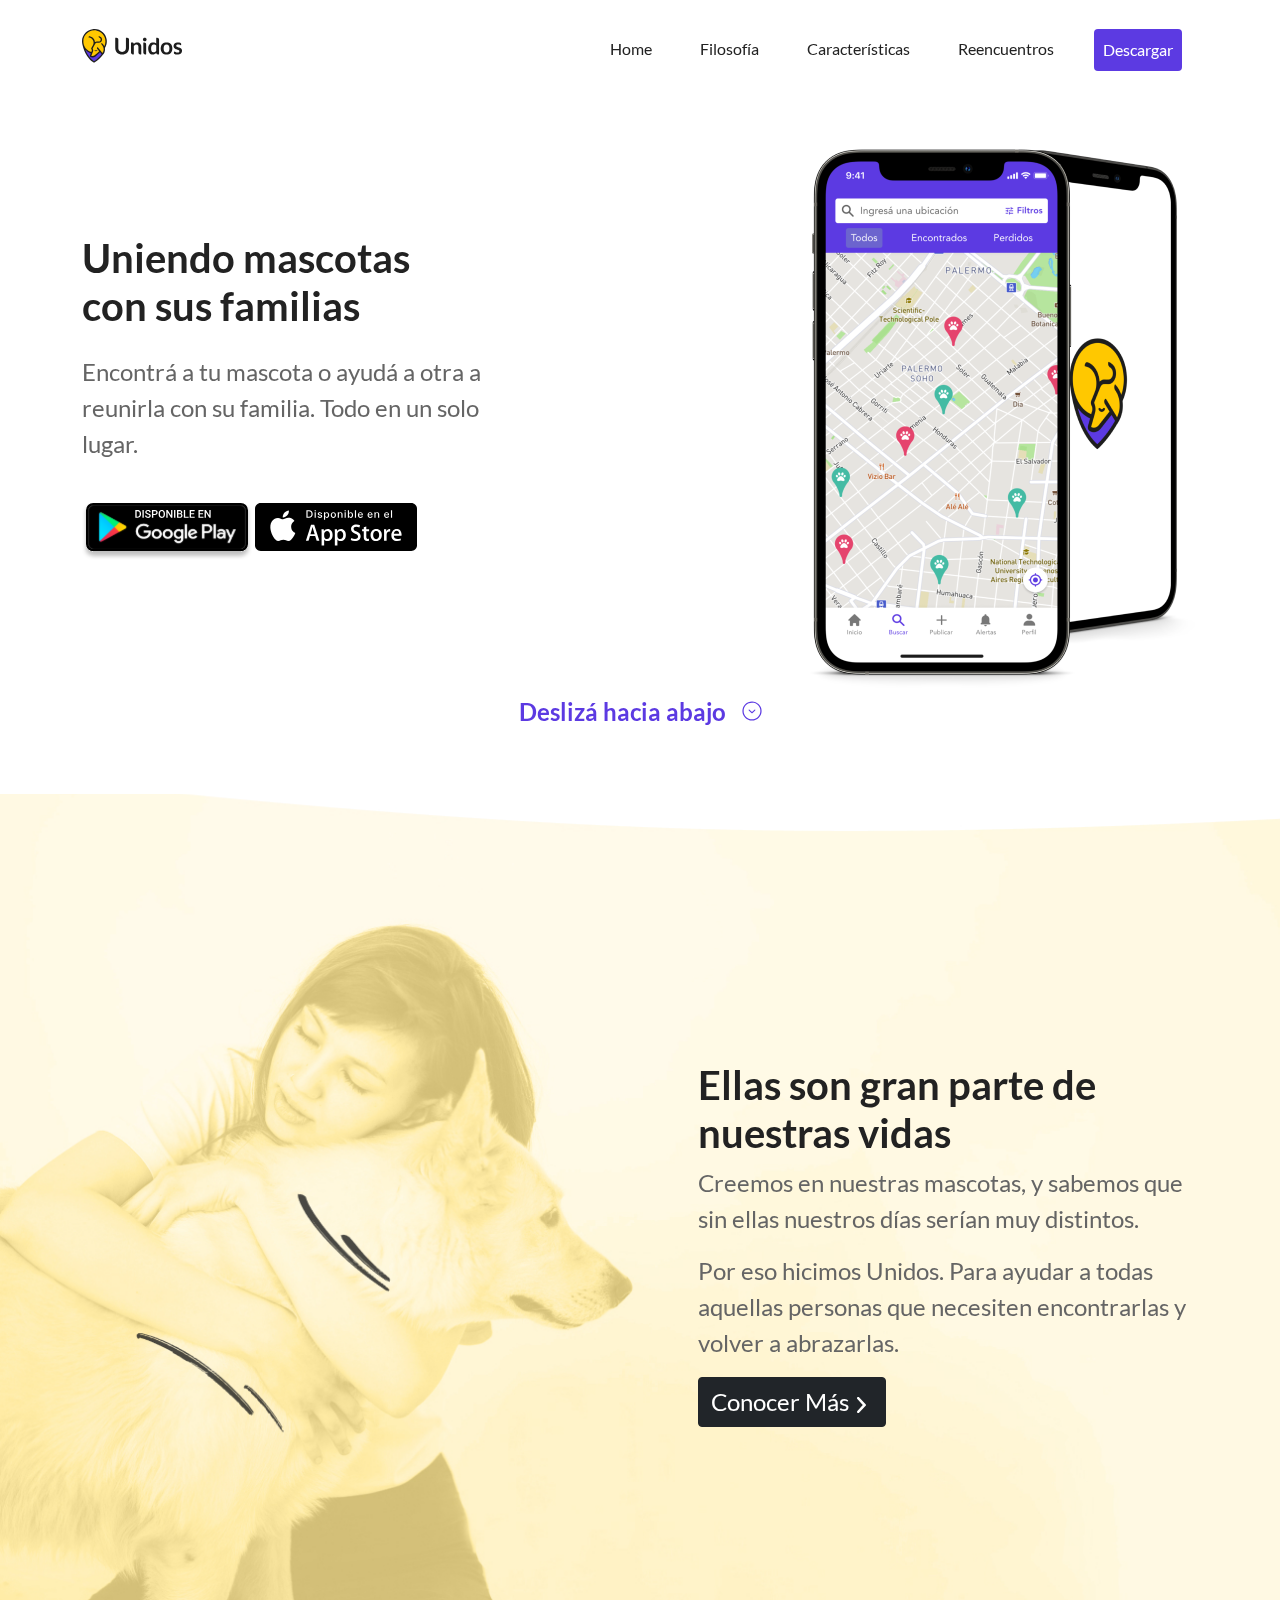
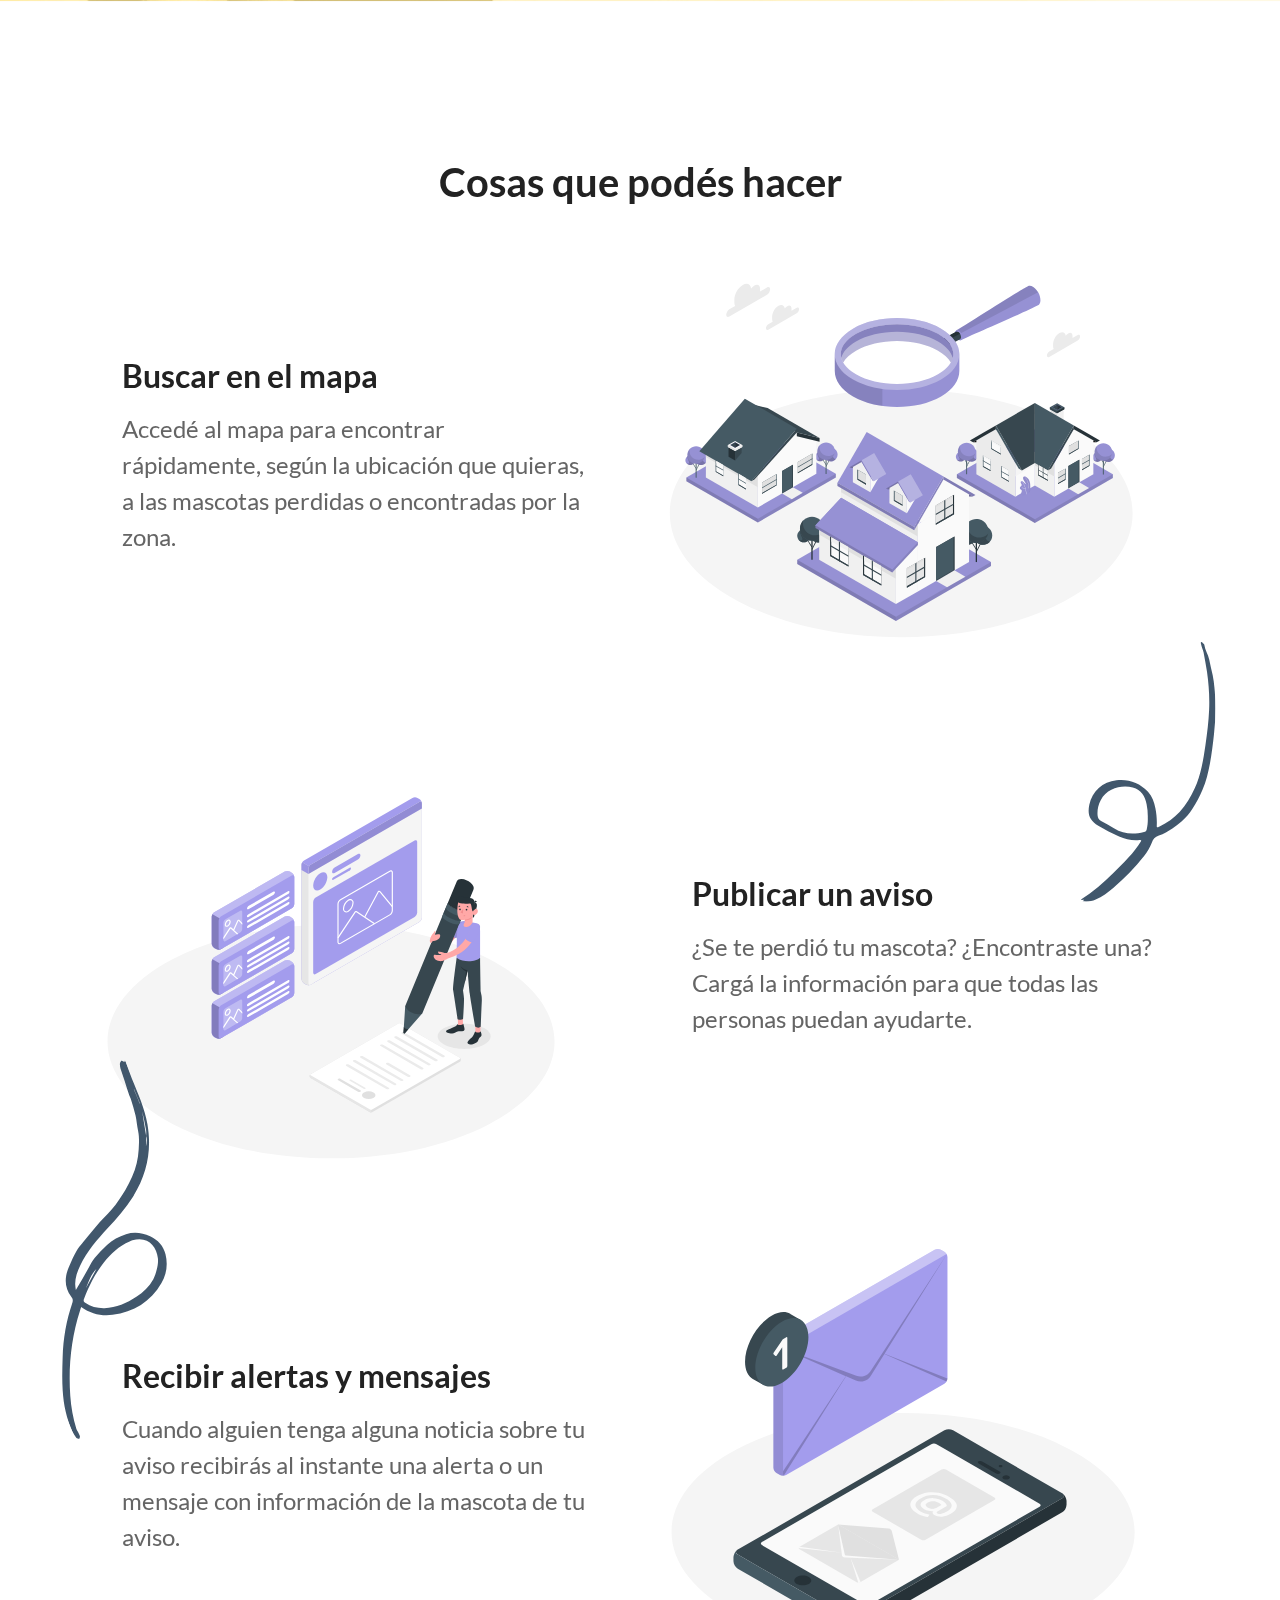
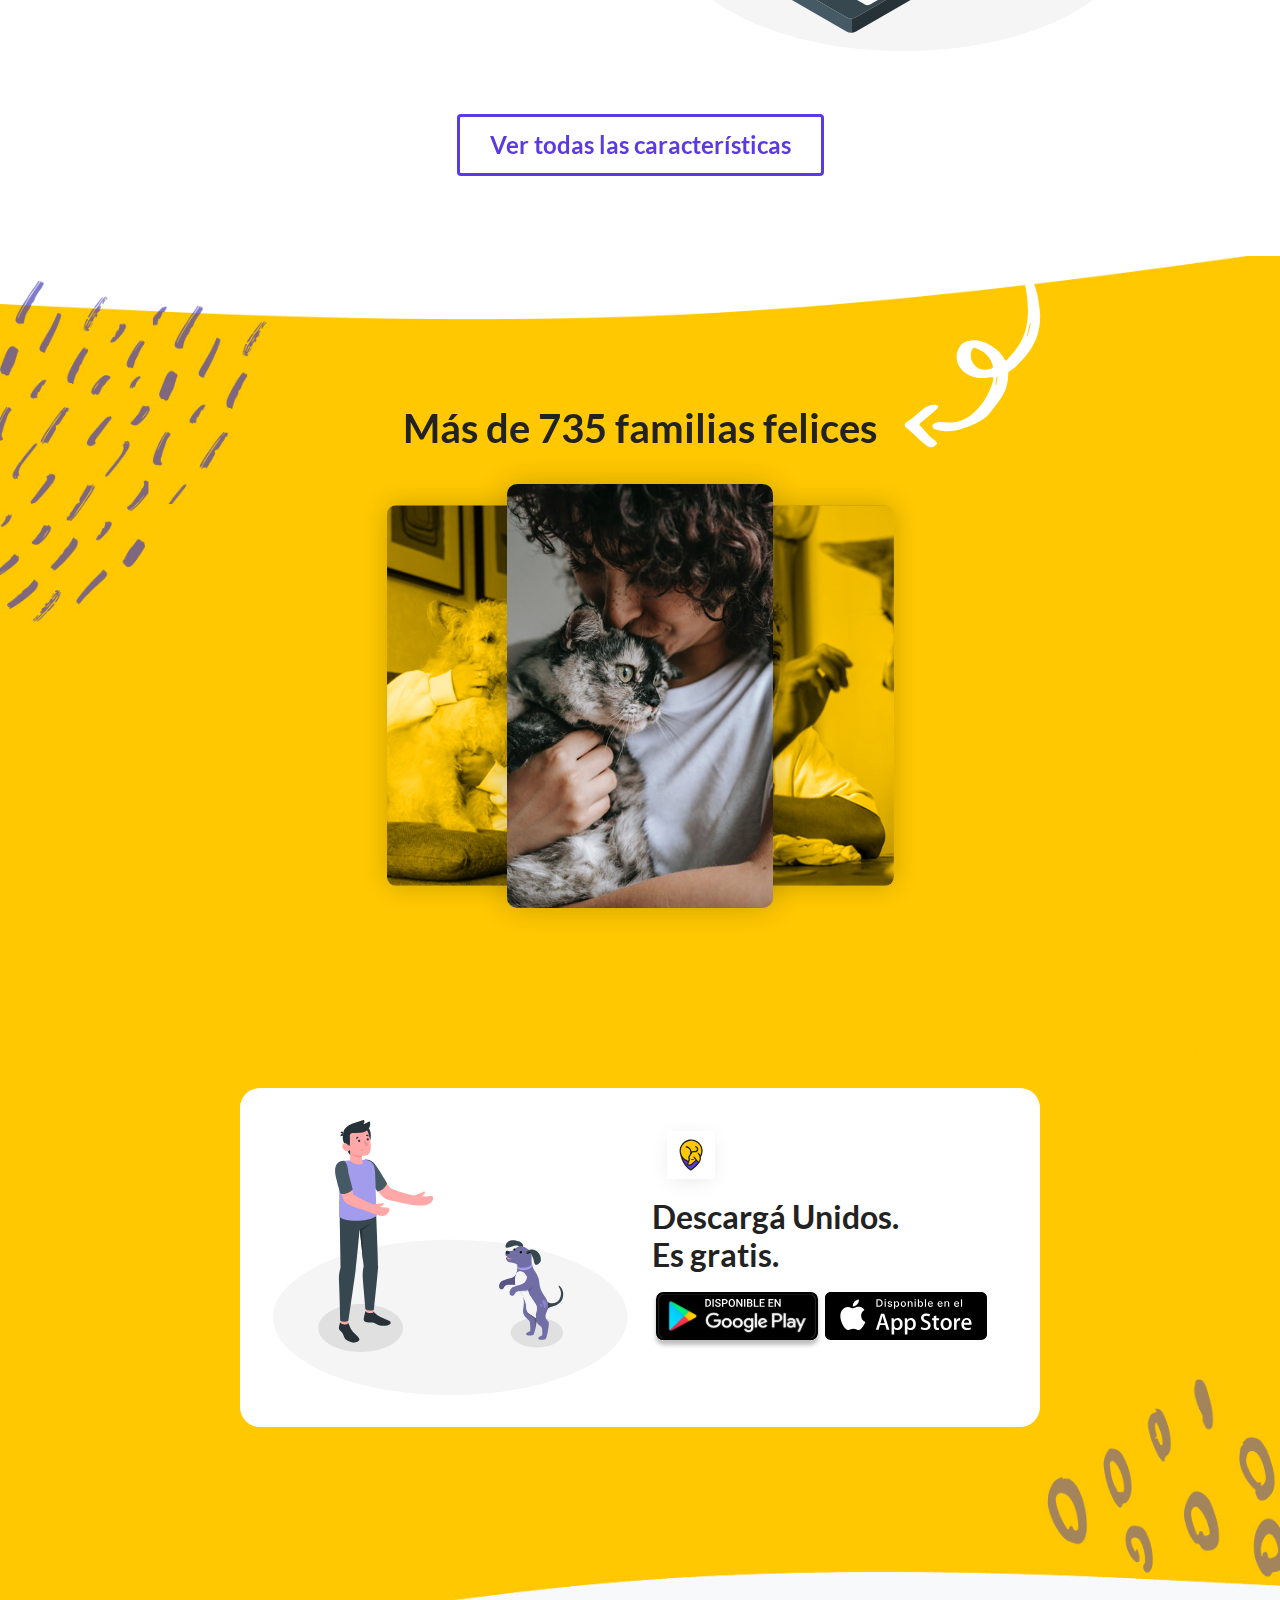
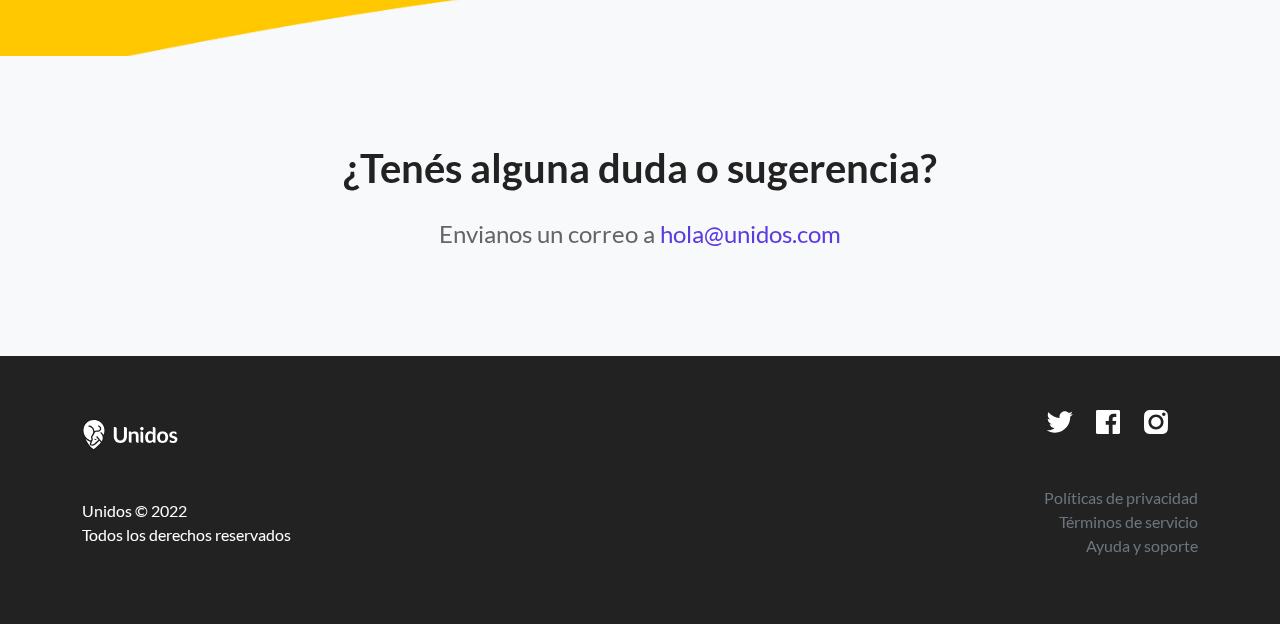
==== commit 8ee809cc: "Update index.html" ====
--- a/index.html
+++ b/index.html
@@ -201,7 +201,7 @@
     </div>
     <aside class="bg-light">
         <h2 class="text-center h1">¿Tenés alguna duda o sugerencia?</h2>
-        <p class="text-center mt-3">Envianos un correa a <a href="mailto:hola@unidos.com" class="text-purple">hola@unidos.com</a></p>
+        <p class="text-center mt-3">Envianos un correo a <a href="mailto:hola@unidos.com" class="text-purple">hola@unidos.com</a></p>
     </aside>
 </main>
 <footer>
